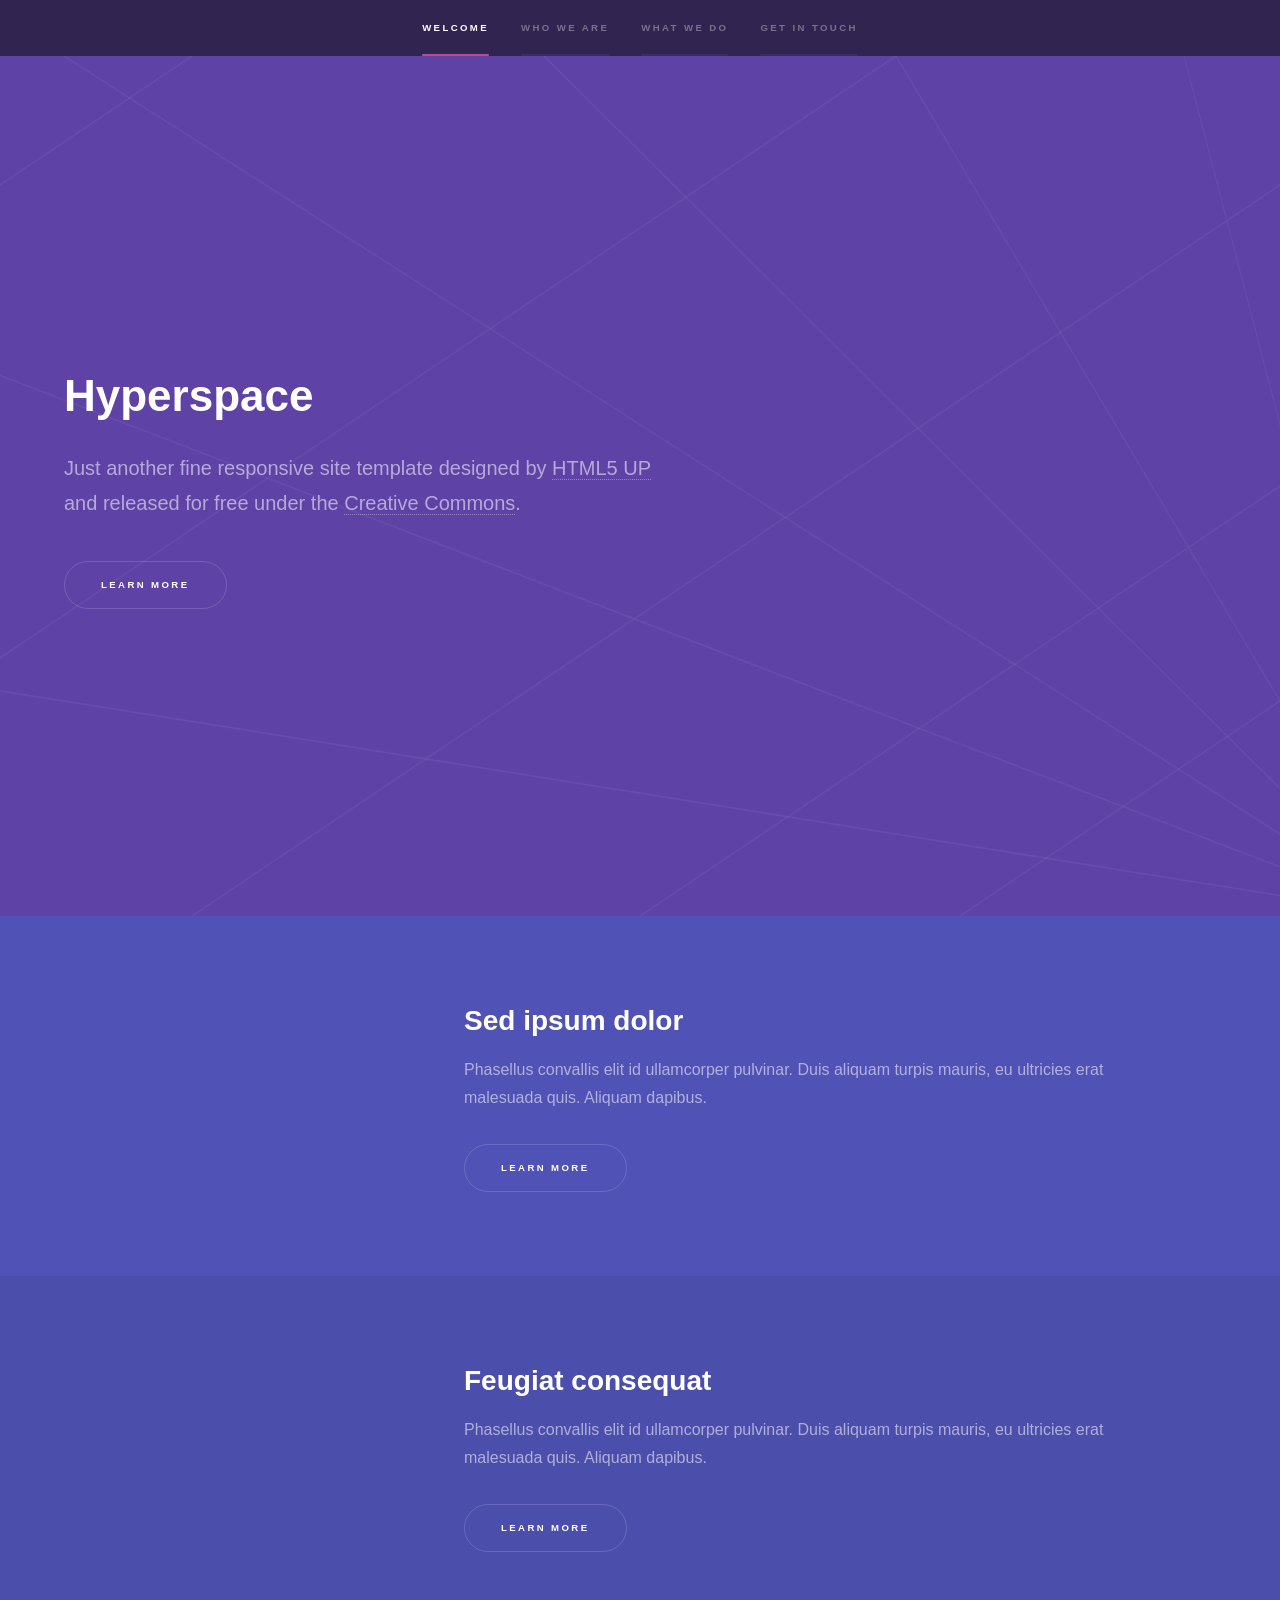
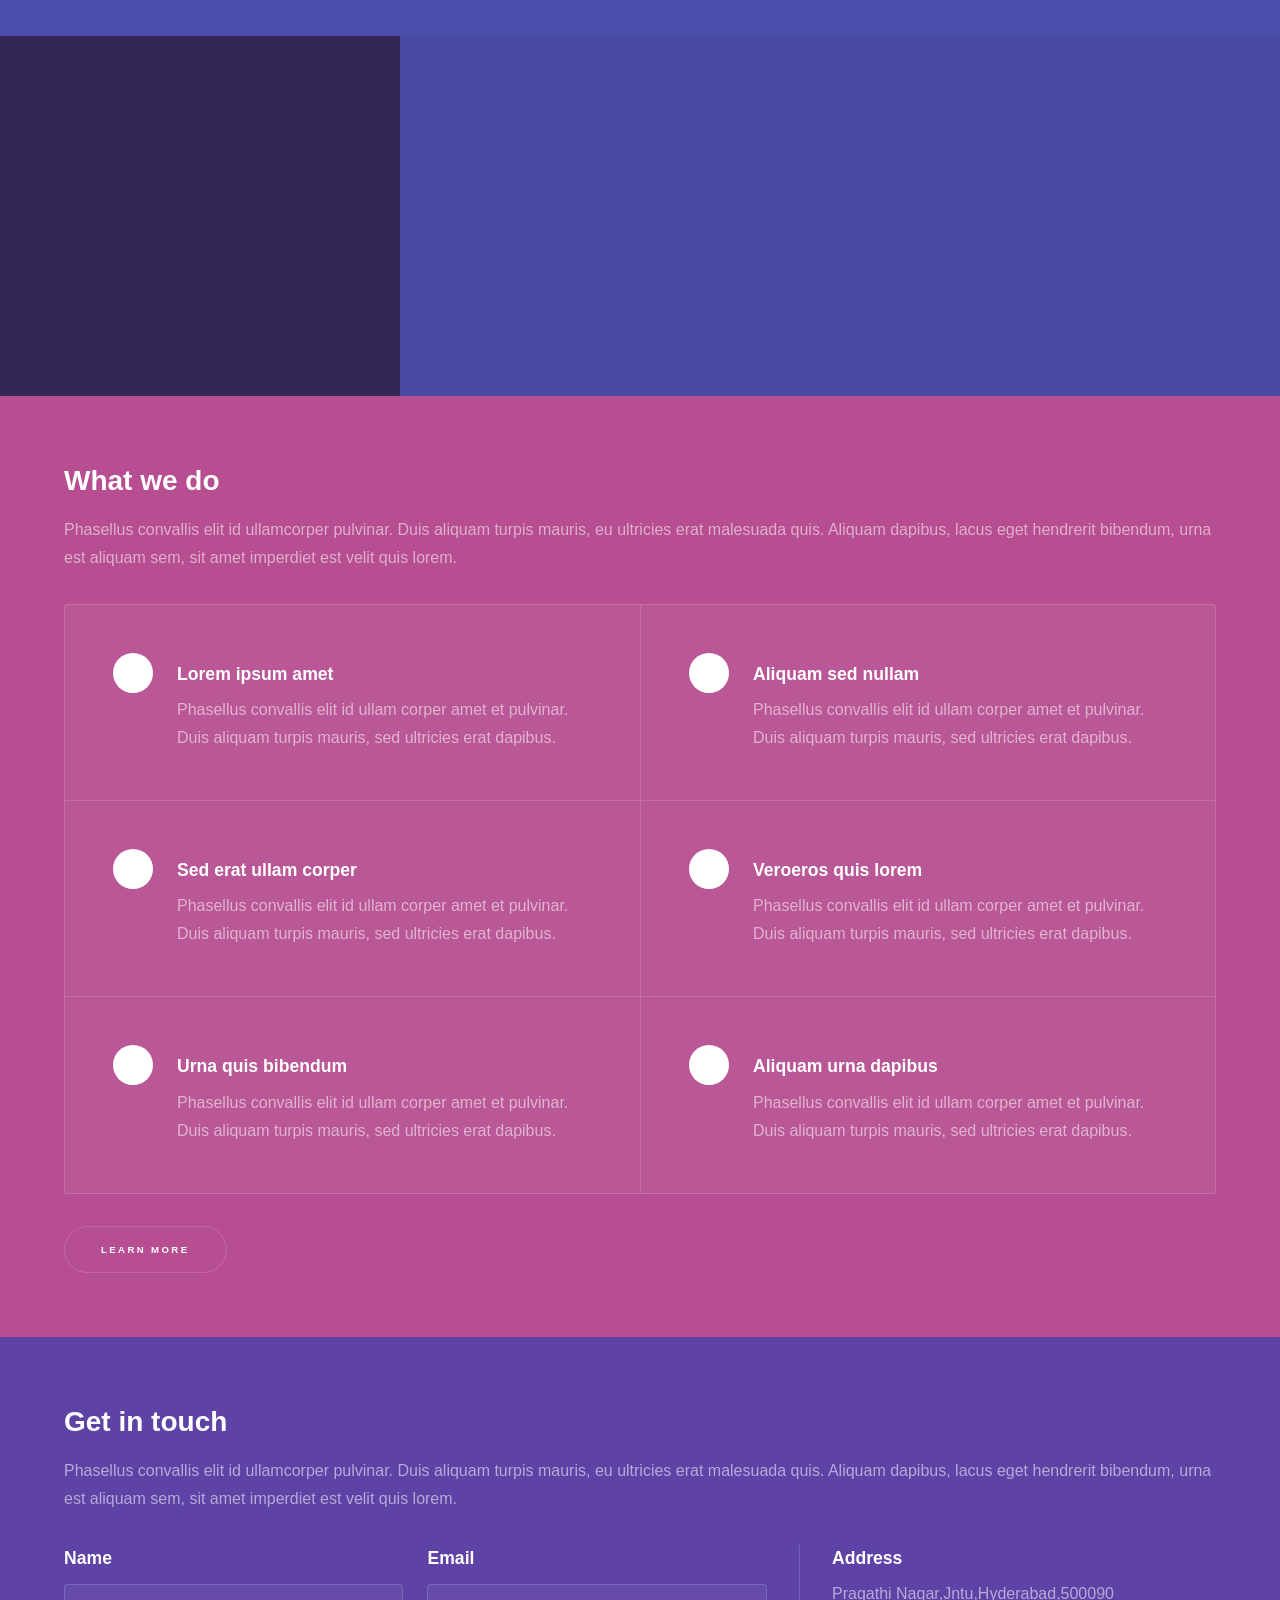
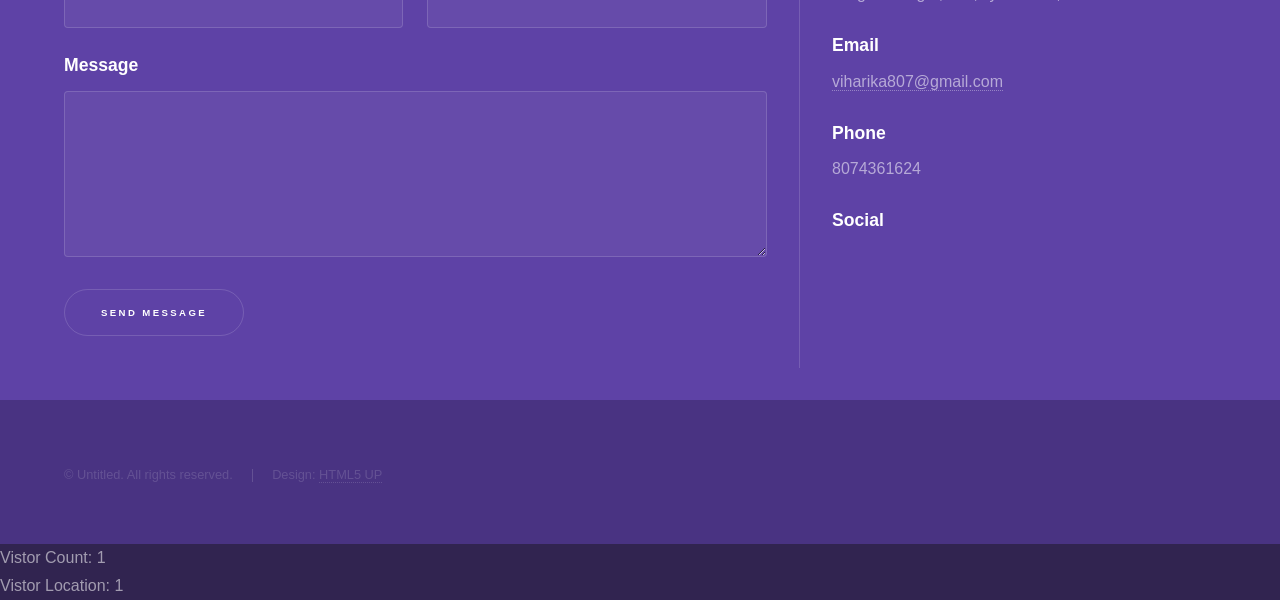
==== index.html @ 0eff35fe "Updated" ====
<!DOCTYPE HTML>
<!--
	Hyperspace by HTML5 UP
	html5up.net | @ajlkn
	Free for personal and commercial use under the CCA 3.0 license (html5up.net/license)
-->
<html>
	<head>
		<title>Hyperspace by HTML5 UP</title>
		<meta charset="utf-8" />
		<meta name="viewport" content="width=device-width, initial-scale=1, user-scalable=no" />
		<link rel="stylesheet" href="assets/css/main.css" />
		<noscript><link rel="stylesheet" href="assets/css/noscript.css" /></noscript>
	</head>
	<body class="is-preload">

		<!-- Sidebar -->
			<section id="sidebar">
				<div class="inner">
					<nav>
						<ul>
							<li><a href="#intro">Welcome</a></li>
							<li><a href="#one">Who we are</a></li>
							<li><a href="#two">What we do</a></li>
							<li><a href="#three">Get in touch</a></li>
						</ul>
					</nav>
				</div>
			</section>

		<!-- Wrapper -->
			<div id="wrapper">

				<!-- Intro -->
					<section id="intro" class="wrapper style1 fullscreen fade-up">
						<div class="inner">
							<h1>Hyperspace</h1>
							<p>Just another fine responsive site template designed by <a href="http://html5up.net">HTML5 UP</a><br />
							and released for free under the <a href="http://html5up.net/license">Creative Commons</a>.</p>
							<ul class="actions">
								<li><a href="#one" class="button scrolly">Learn more</a></li>
							</ul>
						</div>
					</section>

				<!-- One -->
					<section id="one" class="wrapper style2 spotlights">
						<section>
							<a href="#" class="image"><img src="images/pic01.jpg" alt="" data-position="center center" /></a>
							<div class="content">
								<div class="inner">
									<h2>Sed ipsum dolor</h2>
									<p>Phasellus convallis elit id ullamcorper pulvinar. Duis aliquam turpis mauris, eu ultricies erat malesuada quis. Aliquam dapibus.</p>
									<ul class="actions">
										<li><a href="generic.html" class="button">Learn more</a></li>
									</ul>
								</div>
							</div>
						</section>
						<section>
							<a href="#" class="image"><img src="images/pic02.jpg" alt="" data-position="top center" /></a>
							<div class="content">
								<div class="inner">
									<h2>Feugiat consequat</h2>
									<p>Phasellus convallis elit id ullamcorper pulvinar. Duis aliquam turpis mauris, eu ultricies erat malesuada quis. Aliquam dapibus.</p>
									<ul class="actions">
										<li><a href="generic.html" class="button">Learn more</a></li>
									</ul>
								</div>
							</div>
						</section>
						<section>
							<a href="#" class="image"><img src="images/pic03.jpg" alt="" data-position="25% 25%" /></a>
							<div class="content">
								<div class="inner">
									<h2>Ultricies aliquam</h2>
									<p>Phasellus convallis elit id ullamcorper pulvinar. Duis aliquam turpis mauris, eu ultricies erat malesuada quis. Aliquam dapibus.</p>
									<ul class="actions">
										<li><a href="generic.html" class="button">Learn more</a></li>
									</ul>
								</div>
							</div>
						</section>
					</section>

				<!-- Two -->
					<section id="two" class="wrapper style3 fade-up">
						<div class="inner">
							<h2>What we do</h2>
							<p>Phasellus convallis elit id ullamcorper pulvinar. Duis aliquam turpis mauris, eu ultricies erat malesuada quis. Aliquam dapibus, lacus eget hendrerit bibendum, urna est aliquam sem, sit amet imperdiet est velit quis lorem.</p>
							<div class="features">
								<section>
									<span class="icon solid major fa-code"></span>
									<h3>Lorem ipsum amet</h3>
									<p>Phasellus convallis elit id ullam corper amet et pulvinar. Duis aliquam turpis mauris, sed ultricies erat dapibus.</p>
								</section>
								<section>
									<span class="icon solid major fa-lock"></span>
									<h3>Aliquam sed nullam</h3>
									<p>Phasellus convallis elit id ullam corper amet et pulvinar. Duis aliquam turpis mauris, sed ultricies erat dapibus.</p>
								</section>
								<section>
									<span class="icon solid major fa-cog"></span>
									<h3>Sed erat ullam corper</h3>
									<p>Phasellus convallis elit id ullam corper amet et pulvinar. Duis aliquam turpis mauris, sed ultricies erat dapibus.</p>
								</section>
								<section>
									<span class="icon solid major fa-desktop"></span>
									<h3>Veroeros quis lorem</h3>
									<p>Phasellus convallis elit id ullam corper amet et pulvinar. Duis aliquam turpis mauris, sed ultricies erat dapibus.</p>
								</section>
								<section>
									<span class="icon solid major fa-link"></span>
									<h3>Urna quis bibendum</h3>
									<p>Phasellus convallis elit id ullam corper amet et pulvinar. Duis aliquam turpis mauris, sed ultricies erat dapibus.</p>
								</section>
								<section>
									<span class="icon major fa-gem"></span>
									<h3>Aliquam urna dapibus</h3>
									<p>Phasellus convallis elit id ullam corper amet et pulvinar. Duis aliquam turpis mauris, sed ultricies erat dapibus.</p>
								</section>
							</div>
							<ul class="actions">
								<li><a href="generic.html" class="button">Learn more</a></li>
							</ul>
						</div>
					</section>

				<!-- Three -->
					<section id="three" class="wrapper style1 fade-up">
						<div class="inner">
							<h2>Get in touch</h2>
							<p>Phasellus convallis elit id ullamcorper pulvinar. Duis aliquam turpis mauris, eu ultricies erat malesuada quis. Aliquam dapibus, lacus eget hendrerit bibendum, urna est aliquam sem, sit amet imperdiet est velit quis lorem.</p>
							<div class="split style1">
								<section>
									<form method="post" action="#">
										<div class="fields">
											<div class="field half">
												<label for="name">Name</label>
												<input type="text" name="name" id="name" />
											</div>
											<div class="field half">
												<label for="email">Email</label>
												<input type="text" name="email" id="email" />
											</div>
											<div class="field">
												<label for="message">Message</label>
												<textarea name="message" id="message" rows="5"></textarea>
											</div>
										</div>
										<ul class="actions">
											<li><a href="" class="button submit">Send Message</a></li>
										</ul>
									</form>
								</section>
								<section>
									<ul class="contact">
										<li>
											<h3>Address</h3>
											<span>Pragathi Nagar,Jntu,Hyderabad,500090</span>
										</li>
										<li>
											<h3>Email</h3>
											<a href="#">viharika807@gmail.com</a>
										</li>
										<li>
											<h3>Phone</h3>
											<span>8074361624</span>
										</li>
										<li>
											<h3>Social</h3>
											<ul class="icons">
												<li><a href="#" class="icon brands fa-twitter"><span class="label">Twitter</span></a></li>
												<li><a href="#" class="icon brands fa-facebook-f"><span class="label">Facebook</span></a></li>
												<li><a href="#" class="icon brands fa-github"><span class="label">GitHub</span></a></li>
												<li><a href="#" class="icon brands fa-instagram"><span class="label">Instagram</span></a></li>
												<li><a href="#" class="icon brands fa-linkedin-in"><span class="label">LinkedIn</span></a></li>
											</ul>
										</li>
									</ul>
								</section>
							</div>
						</div>
					</section>

			</div>

		<!-- Footer -->
			<footer id="footer" class="wrapper style1-alt">
				<div class="inner">
					<ul class="menu">
						<li>&copy; Untitled. All rights reserved.</li><li>Design: <a href="http://html5up.net">HTML5 UP</a></li>
					</ul>
				</div>
			</footer>
			<div id="counter">
				<style>
					#counter {
					 width: 150px;
					 height: 20px;
					 background-color: #fff;
					 border-radius: 10px;
					 box-shadow: 0 0 10px rgba(0, 0, 0, 0.2);
					 display: flex;
					 flex-direction: column;
					 justify-content: center;
					 align-items: center;
					 padding: 20px;
					 font-family: 'Gill Sans', 'Gill Sans MT', Calibri, 'Trebuchet MS', sans-serif;
					 transition: 0.5s;
			   }
			 </style>
			</div>
			

			<div id="locationn">
				<style>
					#location {
					 width: 150px;
					 height: 20px;
					 background-color: #fff;
					 border-radius: 10px;
					 box-shadow: 0 0 10px rgba(0, 0, 0, 0.2);
					 display: flex;
					 flex-direction: column;
					 justify-content: center;
					 align-items: center;
					 padding: 20px;
					 font-family: 'Gill Sans', 'Gill Sans MT', Calibri, 'Trebuchet MS', sans-serif;
					 transition: 0.5s;
			   }
			  </style>
			</div>

			
 
		

		<!-- Scripts -->
			<script src="assets/js/jquery.min.js"></script>
			<script src="assets/js/jquery.scrollex.min.js"></script>
			<script src="assets/js/jquery.scrolly.min.js"></script>
			<script src="assets/js/browser.min.js"></script>
			<script src="assets/js/breakpoints.min.js"></script>
			<script src="assets/js/util.js"></script>
			<script src="assets/js/main.js"></script>
			<script src="counter.js"></script>

			
	</body>
</html>
---- assets/css/main.css ----
@import url(fontawesome-all.min.css);

/*
	Hyperspace by HTML5 UP
	html5up.net | @ajlkn
	Free for personal and commercial use under the CCA 3.0 license (html5up.net/license)
*/

html, body, div, span, applet, object,
iframe, h1, h2, h3, h4, h5, h6, p, blockquote,
pre, a, abbr, acronym, address, big, cite,
code, del, dfn, em, img, ins, kbd, q, s, samp,
small, strike, strong, sub, sup, tt, var, b,
u, i, center, dl, dt, dd, ol, ul, li, fieldset,
form, label, legend, table, caption, tbody,
tfoot, thead, tr, th, td, article, aside,
canvas, details, embed, figure, figcaption,
footer, header, hgroup, menu, nav, output, ruby,
section, summary, time, mark, audio, video {
	margin: 0;
	padding: 0;
	border: 0;
	font-size: 100%;
	font: inherit;
	vertical-align: baseline;}

article, aside, details, figcaption, figure,
footer, header, hgroup, menu, nav, section {
	display: block;}

body {
	line-height: 1;
}

ol, ul {
	list-style: none;
}

blockquote, q {
	quotes: none;
}

	blockquote:before, blockquote:after, q:before, q:after {
		content: '';
		content: none;
	}

table {
	border-collapse: collapse;
	border-spacing: 0;
}

body {
	-webkit-text-size-adjust: none;
}

mark {
	background-color: transparent;
	color: inherit;
}

input::-moz-focus-inner {
	border: 0;
	padding: 0;
}

input, select, textarea {
	-moz-appearance: none;
	-webkit-appearance: none;
	-ms-appearance: none;
	appearance: none;
}

/* Basic */

	@-ms-viewport {
		width: device-width;
	}

	body {
		-ms-overflow-style: scrollbar;
	}

	@media screen and (max-width: 480px) {

		html, body {
			min-width: 320px;
		}

	}

	html {
		box-sizing: border-box;
	}

	*, *:before, *:after {
		box-sizing: inherit;
	}

	body {
		background: #312450;
	}

		body.is-preload *, body.is-preload *:before, body.is-preload *:after {
			-moz-animation: none !important;
			-webkit-animation: none !important;
			-ms-animation: none !important;
			animation: none !important;
			-moz-transition: none !important;
			-webkit-transition: none !important;
			-ms-transition: none !important;
			transition: none !important;
		}

/* Type */

	body, input, select, textarea {
		color: rgba(255, 255, 255, 0.55);
		font-family: Arial, Helvetica, sans-serif;
		font-size: 16.5pt;
		font-weight: normal;
		line-height: 1.75;
	}

		@media screen and (max-width: 1680px) {

			body, input, select, textarea {
				font-size: 13pt;
			}

		}

		@media screen and (max-width: 1280px) {

			body, input, select, textarea {
				font-size: 12pt;
			}

		}

		@media screen and (max-width: 360px) {

			body, input, select, textarea {
				font-size: 11pt;
			}

		}

	a {
		-moz-transition: color 0.2s ease, border-bottom-color 0.2s ease;
		-webkit-transition: color 0.2s ease, border-bottom-color 0.2s ease;
		-ms-transition: color 0.2s ease, border-bottom-color 0.2s ease;
		transition: color 0.2s ease, border-bottom-color 0.2s ease;
		border-bottom: dotted 1px rgba(255, 255, 255, 0.35);
		color: inherit;
		text-decoration: none;
	}

		a:hover {
			border-bottom-color: transparent;
			color: #ffffff;
		}

	strong, b {
		color: #ffffff;
		font-weight: bold;
	}

	em, i {
		font-style: italic;
	}

	p {
		margin: 0 0 2em 0;
	}

	h1, h2, h3, h4, h5, h6 {
		color: #ffffff;
		font-weight: bold;
		line-height: 1.5;
		margin: 0 0 0.5em 0;
	}

		h1 a, h2 a, h3 a, h4 a, h5 a, h6 a {
			color: inherit;
			text-decoration: none;
		}

	h1 {
		font-size: 2.75em;
	}

		h1.major {
			margin: 0 0 1.3em 0;
			position: relative;
			padding-bottom: 0.35em;
		}

			h1.major:after {
				background-image: -moz-linear-gradient(to right, #5e42a6, #b74e91);
				background-image: -webkit-linear-gradient(to right, #5e42a6, #b74e91);
				background-image: -ms-linear-gradient(to right, #5e42a6, #b74e91);
				background-image: linear-gradient(to right, #5e42a6, #b74e91);
				-moz-transition: max-width 0.2s ease;
				-webkit-transition: max-width 0.2s ease;
				-ms-transition: max-width 0.2s ease;
				transition: max-width 0.2s ease;
				border-radius: 0.2em;
				bottom: 0;
				content: '';
				height: 0.05em;
				position: absolute;
				right: 0;
				width: 100%;
			}

	h2 {
		font-size: 1.75em;
	}

	h3 {
		font-size: 1.1em;
	}

	h4 {
		font-size: 1em;
	}

	h5 {
		font-size: 0.8em;
	}

	h6 {
		font-size: 0.6em;
	}

	@media screen and (max-width: 736px) {

		h1 {
			font-size: 2em;
		}

		h2 {
			font-size: 1.25em;
		}

		h3 {
			font-size: 1em;
		}

		h4 {
			font-size: 0.8em;
		}

		h5 {
			font-size: 0.6em;
		}

		h6 {
			font-size: 0.6em;
		}

	}

	sub {
		font-size: 0.8em;
		position: relative;
		top: 0.5em;
	}

	sup {
		font-size: 0.8em;
		position: relative;
		top: -0.5em;
	}

	blockquote {
		border-left: solid 4px rgba(255, 255, 255, 0.15);
		font-style: italic;
		margin: 0 0 2em 0;
		padding: 0.5em 0 0.5em 2em;
	}

	code {
		background: rgba(255, 255, 255, 0.05);
		border-radius: 0.25em;
		border: solid 1px rgba(255, 255, 255, 0.15);
		font-family: "Courier New", monospace;
		font-size: 0.9em;
		margin: 0 0.25em;
		padding: 0.25em 0.65em;
	}

	pre {
		-webkit-overflow-scrolling: touch;
		font-family: "Courier New", monospace;
		font-size: 0.9em;
		margin: 0 0 2em 0;
	}

		pre code {
			display: block;
			line-height: 1.75em;
			padding: 1em 1.5em;
			overflow-x: auto;
		}

	hr {
		border: 0;
		border-bottom: solid 1px rgba(255, 255, 255, 0.15);
		margin: 2em 0;
	}

		hr.major {
			margin: 3em 0;
		}

	.align-left {
		text-align: left;
	}

	.align-center {
		text-align: center;
	}

	.align-right {
		text-align: right;
	}

/* Row */

	.row {
		display: flex;
		flex-wrap: wrap;
		box-sizing: border-box;
		align-items: stretch;
	}

		.row > * {
			box-sizing: border-box;
		}

		.row.gtr-uniform > * > :last-child {
			margin-bottom: 0;
		}

		.row.aln-left {
			justify-content: flex-start;
		}

		.row.aln-center {
			justify-content: center;
		}

		.row.aln-right {
			justify-content: flex-end;
		}

		.row.aln-top {
			align-items: flex-start;
		}

		.row.aln-middle {
			align-items: center;
		}

		.row.aln-bottom {
			align-items: flex-end;
		}

		.row > .imp {
			order: -1;
		}

		.row > .col-1 {
			width: 8.33333%;
		}

		.row > .off-1 {
			margin-left: 8.33333%;
		}

		.row > .col-2 {
			width: 16.66667%;
		}

		.row > .off-2 {
			margin-left: 16.66667%;
		}

		.row > .col-3 {
			width: 25%;
		}

		.row > .off-3 {
			margin-left: 25%;
		}

		.row > .col-4 {
			width: 33.33333%;
		}

		.row > .off-4 {
			margin-left: 33.33333%;
		}

		.row > .col-5 {
			width: 41.66667%;
		}

		.row > .off-5 {
			margin-left: 41.66667%;
		}

		.row > .col-6 {
			width: 50%;
		}

		.row > .off-6 {
			margin-left: 50%;
		}

		.row > .col-7 {
			width: 58.33333%;
		}

		.row > .off-7 {
			margin-left: 58.33333%;
		}

		.row > .col-8 {
			width: 66.66667%;
		}

		.row > .off-8 {
			margin-left: 66.66667%;
		}

		.row > .col-9 {
			width: 75%;
		}

		.row > .off-9 {
			margin-left: 75%;
		}

		.row > .col-10 {
			width: 83.33333%;
		}

		.row > .off-10 {
			margin-left: 83.33333%;
		}

		.row > .col-11 {
			width: 91.66667%;
		}

		.row > .off-11 {
			margin-left: 91.66667%;
		}

		.row > .col-12 {
			width: 100%;
		}

		.row > .off-12 {
			margin-left: 100%;
		}

		.row.gtr-0 {
			margin-top: 0;
			margin-left: 0em;
		}

			.row.gtr-0 > * {
				padding: 0 0 0 0em;
			}

			.row.gtr-0.gtr-uniform {
				margin-top: 0em;
			}

				.row.gtr-0.gtr-uniform > * {
					padding-top: 0em;
				}

		.row.gtr-25 {
			margin-top: 0;
			margin-left: -0.375em;
		}

			.row.gtr-25 > * {
				padding: 0 0 0 0.375em;
			}

			.row.gtr-25.gtr-uniform {
				margin-top: -0.375em;
			}

				.row.gtr-25.gtr-uniform > * {
					padding-top: 0.375em;
				}

		.row.gtr-50 {
			margin-top: 0;
			margin-left: -0.75em;
		}

			.row.gtr-50 > * {
				padding: 0 0 0 0.75em;
			}

			.row.gtr-50.gtr-uniform {
				margin-top: -0.75em;
			}

				.row.gtr-50.gtr-uniform > * {
					padding-top: 0.75em;
				}

		.row {
			margin-top: 0;
			margin-left: -1.5em;
		}

			.row > * {
				padding: 0 0 0 1.5em;
			}

			.row.gtr-uniform {
				margin-top: -1.5em;
			}

				.row.gtr-uniform > * {
					padding-top: 1.5em;
				}

		.row.gtr-150 {
			margin-top: 0;
			margin-left: -2.25em;
		}

			.row.gtr-150 > * {
				padding: 0 0 0 2.25em;
			}

			.row.gtr-150.gtr-uniform {
				margin-top: -2.25em;
			}

				.row.gtr-150.gtr-uniform > * {
					padding-top: 2.25em;
				}

		.row.gtr-200 {
			margin-top: 0;
			margin-left: -3em;
		}

			.row.gtr-200 > * {
				padding: 0 0 0 3em;
			}

			.row.gtr-200.gtr-uniform {
				margin-top: -3em;
			}

				.row.gtr-200.gtr-uniform > * {
					padding-top: 3em;
				}

		@media screen and (max-width: 1680px) {

			.row {
				display: flex;
				flex-wrap: wrap;
				box-sizing: border-box;
				align-items: stretch;
			}

				.row > * {
					box-sizing: border-box;
				}

				.row.gtr-uniform > * > :last-child {
					margin-bottom: 0;
				}

				.row.aln-left {
					justify-content: flex-start;
				}

				.row.aln-center {
					justify-content: center;
				}

				.row.aln-right {
					justify-content: flex-end;
				}

				.row.aln-top {
					align-items: flex-start;
				}

				.row.aln-middle {
					align-items: center;
				}

				.row.aln-bottom {
					align-items: flex-end;
				}

				.row > .imp-xlarge {
					order: -1;
				}

				.row > .col-1-xlarge {
					width: 8.33333%;
				}

				.row > .off-1-xlarge {
					margin-left: 8.33333%;
				}

				.row > .col-2-xlarge {
					width: 16.66667%;
				}

				.row > .off-2-xlarge {
					margin-left: 16.66667%;
				}

				.row > .col-3-xlarge {
					width: 25%;
				}

				.row > .off-3-xlarge {
					margin-left: 25%;
				}

				.row > .col-4-xlarge {
					width: 33.33333%;
				}

				.row > .off-4-xlarge {
					margin-left: 33.33333%;
				}

				.row > .col-5-xlarge {
					width: 41.66667%;
				}

				.row > .off-5-xlarge {
					margin-left: 41.66667%;
				}

				.row > .col-6-xlarge {
					width: 50%;
				}

				.row > .off-6-xlarge {
					margin-left: 50%;
				}

				.row > .col-7-xlarge {
					width: 58.33333%;
				}

				.row > .off-7-xlarge {
					margin-left: 58.33333%;
				}

				.row > .col-8-xlarge {
					width: 66.66667%;
				}

				.row > .off-8-xlarge {
					margin-left: 66.66667%;
				}

				.row > .col-9-xlarge {
					width: 75%;
				}

				.row > .off-9-xlarge {
					margin-left: 75%;
				}

				.row > .col-10-xlarge {
					width: 83.33333%;
				}

				.row > .off-10-xlarge {
					margin-left: 83.33333%;
				}

				.row > .col-11-xlarge {
					width: 91.66667%;
				}

				.row > .off-11-xlarge {
					margin-left: 91.66667%;
				}

				.row > .col-12-xlarge {
					width: 100%;
				}

				.row > .off-12-xlarge {
					margin-left: 100%;
				}

				.row.gtr-0 {
					margin-top: 0;
					margin-left: 0em;
				}

					.row.gtr-0 > * {
						padding: 0 0 0 0em;
					}

					.row.gtr-0.gtr-uniform {
						margin-top: 0em;
					}

						.row.gtr-0.gtr-uniform > * {
							padding-top: 0em;
						}

				.row.gtr-25 {
					margin-top: 0;
					margin-left: -0.375em;
				}

					.row.gtr-25 > * {
						padding: 0 0 0 0.375em;
					}

					.row.gtr-25.gtr-uniform {
						margin-top: -0.375em;
					}

						.row.gtr-25.gtr-uniform > * {
							padding-top: 0.375em;
						}

				.row.gtr-50 {
					margin-top: 0;
					margin-left: -0.75em;
				}

					.row.gtr-50 > * {
						padding: 0 0 0 0.75em;
					}

					.row.gtr-50.gtr-uniform {
						margin-top: -0.75em;
					}

						.row.gtr-50.gtr-uniform > * {
							padding-top: 0.75em;
						}

				.row {
					margin-top: 0;
					margin-left: -1.5em;
				}

					.row > * {
						padding: 0 0 0 1.5em;
					}

					.row.gtr-uniform {
						margin-top: -1.5em;
					}

						.row.gtr-uniform > * {
							padding-top: 1.5em;
						}

				.row.gtr-150 {
					margin-top: 0;
					margin-left: -2.25em;
				}

					.row.gtr-150 > * {
						padding: 0 0 0 2.25em;
					}

					.row.gtr-150.gtr-uniform {
						margin-top: -2.25em;
					}

						.row.gtr-150.gtr-uniform > * {
							padding-top: 2.25em;
						}

				.row.gtr-200 {
					margin-top: 0;
					margin-left: -3em;
				}

					.row.gtr-200 > * {
						padding: 0 0 0 3em;
					}

					.row.gtr-200.gtr-uniform {
						margin-top: -3em;
					}

						.row.gtr-200.gtr-uniform > * {
							padding-top: 3em;
						}

		}

		@media screen and (max-width: 1280px) {

			.row {
				display: flex;
				flex-wrap: wrap;
				box-sizing: border-box;
				align-items: stretch;
			}

				.row > * {
					box-sizing: border-box;
				}

				.row.gtr-uniform > * > :last-child {
					margin-bottom: 0;
				}

				.row.aln-left {
					justify-content: flex-start;
				}

				.row.aln-center {
					justify-content: center;
				}

				.row.aln-right {
					justify-content: flex-end;
				}

				.row.aln-top {
					align-items: flex-start;
				}

				.row.aln-middle {
					align-items: center;
				}

				.row.aln-bottom {
					align-items: flex-end;
				}

				.row > .imp-large {
					order: -1;
				}

				.row > .col-1-large {
					width: 8.33333%;
				}

				.row > .off-1-large {
					margin-left: 8.33333%;
				}

				.row > .col-2-large {
					width: 16.66667%;
				}

				.row > .off-2-large {
					margin-left: 16.66667%;
				}

				.row > .col-3-large {
					width: 25%;
				}

				.row > .off-3-large {
					margin-left: 25%;
				}

				.row > .col-4-large {
					width: 33.33333%;
				}

				.row > .off-4-large {
					margin-left: 33.33333%;
				}

				.row > .col-5-large {
					width: 41.66667%;
				}

				.row > .off-5-large {
					margin-left: 41.66667%;
				}

				.row > .col-6-large {
					width: 50%;
				}

				.row > .off-6-large {
					margin-left: 50%;
				}

				.row > .col-7-large {
					width: 58.33333%;
				}

				.row > .off-7-large {
					margin-left: 58.33333%;
				}

				.row > .col-8-large {
					width: 66.66667%;
				}

				.row > .off-8-large {
					margin-left: 66.66667%;
				}

				.row > .col-9-large {
					width: 75%;
				}

				.row > .off-9-large {
					margin-left: 75%;
				}

				.row > .col-10-large {
					width: 83.33333%;
				}

				.row > .off-10-large {
					margin-left: 83.33333%;
				}

				.row > .col-11-large {
					width: 91.66667%;
				}

				.row > .off-11-large {
					margin-left: 91.66667%;
				}

				.row > .col-12-large {
					width: 100%;
				}

				.row > .off-12-large {
					margin-left: 100%;
				}

				.row.gtr-0 {
					margin-top: 0;
					margin-left: 0em;
				}

					.row.gtr-0 > * {
						padding: 0 0 0 0em;
					}

					.row.gtr-0.gtr-uniform {
						margin-top: 0em;
					}

						.row.gtr-0.gtr-uniform > * {
							padding-top: 0em;
						}

				.row.gtr-25 {
					margin-top: 0;
					margin-left: -0.375em;
				}

					.row.gtr-25 > * {
						padding: 0 0 0 0.375em;
					}

					.row.gtr-25.gtr-uniform {
						margin-top: -0.375em;
					}

						.row.gtr-25.gtr-uniform > * {
							padding-top: 0.375em;
						}

				.row.gtr-50 {
					margin-top: 0;
					margin-left: -0.75em;
				}

					.row.gtr-50 > * {
						padding: 0 0 0 0.75em;
					}

					.row.gtr-50.gtr-uniform {
						margin-top: -0.75em;
					}

						.row.gtr-50.gtr-uniform > * {
							padding-top: 0.75em;
						}

				.row {
					margin-top: 0;
					margin-left: -1.5em;
				}

					.row > * {
						padding: 0 0 0 1.5em;
					}

					.row.gtr-uniform {
						margin-top: -1.5em;
					}

						.row.gtr-uniform > * {
							padding-top: 1.5em;
						}

				.row.gtr-150 {
					margin-top: 0;
					margin-left: -2.25em;
				}

					.row.gtr-150 > * {
						padding: 0 0 0 2.25em;
					}

					.row.gtr-150.gtr-uniform {
						margin-top: -2.25em;
					}

						.row.gtr-150.gtr-uniform > * {
							padding-top: 2.25em;
						}

				.row.gtr-200 {
					margin-top: 0;
					margin-left: -3em;
				}

					.row.gtr-200 > * {
						padding: 0 0 0 3em;
					}

					.row.gtr-200.gtr-uniform {
						margin-top: -3em;
					}

						.row.gtr-200.gtr-uniform > * {
							padding-top: 3em;
						}

		}

		@media screen and (max-width: 980px) {

			.row {
				display: flex;
				flex-wrap: wrap;
				box-sizing: border-box;
				align-items: stretch;
			}

				.row > * {
					box-sizing: border-box;
				}

				.row.gtr-uniform > * > :last-child {
					margin-bottom: 0;
				}

				.row.aln-left {
					justify-content: flex-start;
				}

				.row.aln-center {
					justify-content: center;
				}

				.row.aln-right {
					justify-content: flex-end;
				}

				.row.aln-top {
					align-items: flex-start;
				}

				.row.aln-middle {
					align-items: center;
				}

				.row.aln-bottom {
					align-items: flex-end;
				}

				.row > .imp-medium {
					order: -1;
				}

				.row > .col-1-medium {
					width: 8.33333%;
				}

				.row > .off-1-medium {
					margin-left: 8.33333%;
				}

				.row > .col-2-medium {
					width: 16.66667%;
				}

				.row > .off-2-medium {
					margin-left: 16.66667%;
				}

				.row > .col-3-medium {
					width: 25%;
				}

				.row > .off-3-medium {
					margin-left: 25%;
				}

				.row > .col-4-medium {
					width: 33.33333%;
				}

				.row > .off-4-medium {
					margin-left: 33.33333%;
				}

				.row > .col-5-medium {
					width: 41.66667%;
				}

				.row > .off-5-medium {
					margin-left: 41.66667%;
				}

				.row > .col-6-medium {
					width: 50%;
				}

				.row > .off-6-medium {
					margin-left: 50%;
				}

				.row > .col-7-medium {
					width: 58.33333%;
				}

				.row > .off-7-medium {
					margin-left: 58.33333%;
				}

				.row > .col-8-medium {
					width: 66.66667%;
				}

				.row > .off-8-medium {
					margin-left: 66.66667%;
				}

				.row > .col-9-medium {
					width: 75%;
				}

				.row > .off-9-medium {
					margin-left: 75%;
				}

				.row > .col-10-medium {
					width: 83.33333%;
				}

				.row > .off-10-medium {
					margin-left: 83.33333%;
				}

				.row > .col-11-medium {
					width: 91.66667%;
				}

				.row > .off-11-medium {
					margin-left: 91.66667%;
				}

				.row > .col-12-medium {
					width: 100%;
				}

				.row > .off-12-medium {
					margin-left: 100%;
				}

				.row.gtr-0 {
					margin-top: 0;
					margin-left: 0em;
				}

					.row.gtr-0 > * {
						padding: 0 0 0 0em;
					}

					.row.gtr-0.gtr-uniform {
						margin-top: 0em;
					}

						.row.gtr-0.gtr-uniform > * {
							padding-top: 0em;
						}

				.row.gtr-25 {
					margin-top: 0;
					margin-left: -0.375em;
				}

					.row.gtr-25 > * {
						padding: 0 0 0 0.375em;
					}

					.row.gtr-25.gtr-uniform {
						margin-top: -0.375em;
					}

						.row.gtr-25.gtr-uniform > * {
							padding-top: 0.375em;
						}

				.row.gtr-50 {
					margin-top: 0;
					margin-left: -0.75em;
				}

					.row.gtr-50 > * {
						padding: 0 0 0 0.75em;
					}

					.row.gtr-50.gtr-uniform {
						margin-top: -0.75em;
					}

						.row.gtr-50.gtr-uniform > * {
							padding-top: 0.75em;
						}

				.row {
					margin-top: 0;
					margin-left: -1.5em;
				}

					.row > * {
						padding: 0 0 0 1.5em;
					}

					.row.gtr-uniform {
						margin-top: -1.5em;
					}

						.row.gtr-uniform > * {
							padding-top: 1.5em;
						}

				.row.gtr-150 {
					margin-top: 0;
					margin-left: -2.25em;
				}

					.row.gtr-150 > * {
						padding: 0 0 0 2.25em;
					}

					.row.gtr-150.gtr-uniform {
						margin-top: -2.25em;
					}

						.row.gtr-150.gtr-uniform > * {
							padding-top: 2.25em;
						}

				.row.gtr-200 {
					margin-top: 0;
					margin-left: -3em;
				}

					.row.gtr-200 > * {
						padding: 0 0 0 3em;
					}

					.row.gtr-200.gtr-uniform {
						margin-top: -3em;
					}

						.row.gtr-200.gtr-uniform > * {
							padding-top: 3em;
						}

		}

		@media screen and (max-width: 736px) {

			.row {
				display: flex;
				flex-wrap: wrap;
				box-sizing: border-box;
				align-items: stretch;
			}

				.row > * {
					box-sizing: border-box;
				}

				.row.gtr-uniform > * > :last-child {
					margin-bottom: 0;
				}

				.row.aln-left {
					justify-content: flex-start;
				}

				.row.aln-center {
					justify-content: center;
				}

				.row.aln-right {
					justify-content: flex-end;
				}

				.row.aln-top {
					align-items: flex-start;
				}

				.row.aln-middle {
					align-items: center;
				}

				.row.aln-bottom {
					align-items: flex-end;
				}

				.row > .imp-small {
					order: -1;
				}

				.row > .col-1-small {
					width: 8.33333%;
				}

				.row > .off-1-small {
					margin-left: 8.33333%;
				}

				.row > .col-2-small {
					width: 16.66667%;
				}

				.row > .off-2-small {
					margin-left: 16.66667%;
				}

				.row > .col-3-small {
					width: 25%;
				}

				.row > .off-3-small {
					margin-left: 25%;
				}

				.row > .col-4-small {
					width: 33.33333%;
				}

				.row > .off-4-small {
					margin-left: 33.33333%;
				}

				.row > .col-5-small {
					width: 41.66667%;
				}

				.row > .off-5-small {
					margin-left: 41.66667%;
				}

				.row > .col-6-small {
					width: 50%;
				}

				.row > .off-6-small {
					margin-left: 50%;
				}

				.row > .col-7-small {
					width: 58.33333%;
				}

				.row > .off-7-small {
					margin-left: 58.33333%;
				}

				.row > .col-8-small {
					width: 66.66667%;
				}

				.row > .off-8-small {
					margin-left: 66.66667%;
				}

				.row > .col-9-small {
					width: 75%;
				}

				.row > .off-9-small {
					margin-left: 75%;
				}

				.row > .col-10-small {
					width: 83.33333%;
				}

				.row > .off-10-small {
					margin-left: 83.33333%;
				}

				.row > .col-11-small {
					width: 91.66667%;
				}

				.row > .off-11-small {
					margin-left: 91.66667%;
				}

				.row > .col-12-small {
					width: 100%;
				}

				.row > .off-12-small {
					margin-left: 100%;
				}

				.row.gtr-0 {
					margin-top: 0;
					margin-left: 0em;
				}

					.row.gtr-0 > * {
						padding: 0 0 0 0em;
					}

					.row.gtr-0.gtr-uniform {
						margin-top: 0em;
					}

						.row.gtr-0.gtr-uniform > * {
							padding-top: 0em;
						}

				.row.gtr-25 {
					margin-top: 0;
					margin-left: -0.375em;
				}

					.row.gtr-25 > * {
						padding: 0 0 0 0.375em;
					}

					.row.gtr-25.gtr-uniform {
						margin-top: -0.375em;
					}

						.row.gtr-25.gtr-uniform > * {
							padding-top: 0.375em;
						}

				.row.gtr-50 {
					margin-top: 0;
					margin-left: -0.75em;
				}

					.row.gtr-50 > * {
						padding: 0 0 0 0.75em;
					}

					.row.gtr-50.gtr-uniform {
						margin-top: -0.75em;
					}

						.row.gtr-50.gtr-uniform > * {
							padding-top: 0.75em;
						}

				.row {
					margin-top: 0;
					margin-left: -1.5em;
				}

					.row > * {
						padding: 0 0 0 1.5em;
					}

					.row.gtr-uniform {
						margin-top: -1.5em;
					}

						.row.gtr-uniform > * {
							padding-top: 1.5em;
						}

				.row.gtr-150 {
					margin-top: 0;
					margin-left: -2.25em;
				}

					.row.gtr-150 > * {
						padding: 0 0 0 2.25em;
					}

					.row.gtr-150.gtr-uniform {
						margin-top: -2.25em;
					}

						.row.gtr-150.gtr-uniform > * {
							padding-top: 2.25em;
						}

				.row.gtr-200 {
					margin-top: 0;
					margin-left: -3em;
				}

					.row.gtr-200 > * {
						padding: 0 0 0 3em;
					}

					.row.gtr-200.gtr-uniform {
						margin-top: -3em;
					}

						.row.gtr-200.gtr-uniform > * {
							padding-top: 3em;
						}

		}

		@media screen and (max-width: 480px) {

			.row {
				display: flex;
				flex-wrap: wrap;
				box-sizing: border-box;
				align-items: stretch;
			}

				.row > * {
					box-sizing: border-box;
				}

				.row.gtr-uniform > * > :last-child {
					margin-bottom: 0;
				}

				.row.aln-left {
					justify-content: flex-start;
				}

				.row.aln-center {
					justify-content: center;
				}

				.row.aln-right {
					justify-content: flex-end;
				}

				.row.aln-top {
					align-items: flex-start;
				}

				.row.aln-middle {
					align-items: center;
				}

				.row.aln-bottom {
					align-items: flex-end;
				}

				.row > .imp-xsmall {
					order: -1;
				}

				.row > .col-1-xsmall {
					width: 8.33333%;
				}

				.row > .off-1-xsmall {
					margin-left: 8.33333%;
				}

				.row > .col-2-xsmall {
					width: 16.66667%;
				}

				.row > .off-2-xsmall {
					margin-left: 16.66667%;
				}

				.row > .col-3-xsmall {
					width: 25%;
				}

				.row > .off-3-xsmall {
					margin-left: 25%;
				}

				.row > .col-4-xsmall {
					width: 33.33333%;
				}

				.row > .off-4-xsmall {
					margin-left: 33.33333%;
				}

				.row > .col-5-xsmall {
					width: 41.66667%;
				}

				.row > .off-5-xsmall {
					margin-left: 41.66667%;
				}

				.row > .col-6-xsmall {
					width: 50%;
				}

				.row > .off-6-xsmall {
					margin-left: 50%;
				}

				.row > .col-7-xsmall {
					width: 58.33333%;
				}

				.row > .off-7-xsmall {
					margin-left: 58.33333%;
				}

				.row > .col-8-xsmall {
					width: 66.66667%;
				}

				.row > .off-8-xsmall {
					margin-left: 66.66667%;
				}

				.row > .col-9-xsmall {
					width: 75%;
				}

				.row > .off-9-xsmall {
					margin-left: 75%;
				}

				.row > .col-10-xsmall {
					width: 83.33333%;
				}

				.row > .off-10-xsmall {
					margin-left: 83.33333%;
				}

				.row > .col-11-xsmall {
					width: 91.66667%;
				}

				.row > .off-11-xsmall {
					margin-left: 91.66667%;
				}

				.row > .col-12-xsmall {
					width: 100%;
				}

				.row > .off-12-xsmall {
					margin-left: 100%;
				}

				.row.gtr-0 {
					margin-top: 0;
					margin-left: 0em;
				}

					.row.gtr-0 > * {
						padding: 0 0 0 0em;
					}

					.row.gtr-0.gtr-uniform {
						margin-top: 0em;
					}

						.row.gtr-0.gtr-uniform > * {
							padding-top: 0em;
						}

				.row.gtr-25 {
					margin-top: 0;
					margin-left: -0.375em;
				}

					.row.gtr-25 > * {
						padding: 0 0 0 0.375em;
					}

					.row.gtr-25.gtr-uniform {
						margin-top: -0.375em;
					}

						.row.gtr-25.gtr-uniform > * {
							padding-top: 0.375em;
						}

				.row.gtr-50 {
					margin-top: 0;
					margin-left: -0.75em;
				}

					.row.gtr-50 > * {
						padding: 0 0 0 0.75em;
					}

					.row.gtr-50.gtr-uniform {
						margin-top: -0.75em;
					}

						.row.gtr-50.gtr-uniform > * {
							padding-top: 0.75em;
						}

				.row {
					margin-top: 0;
					margin-left: -1.5em;
				}

					.row > * {
						padding: 0 0 0 1.5em;
					}

					.row.gtr-uniform {
						margin-top: -1.5em;
					}

						.row.gtr-uniform > * {
							padding-top: 1.5em;
						}

				.row.gtr-150 {
					margin-top: 0;
					margin-left: -2.25em;
				}

					.row.gtr-150 > * {
						padding: 0 0 0 2.25em;
					}

					.row.gtr-150.gtr-uniform {
						margin-top: -2.25em;
					}

						.row.gtr-150.gtr-uniform > * {
							padding-top: 2.25em;
						}

				.row.gtr-200 {
					margin-top: 0;
					margin-left: -3em;
				}

					.row.gtr-200 > * {
						padding: 0 0 0 3em;
					}

					.row.gtr-200.gtr-uniform {
						margin-top: -3em;
					}

						.row.gtr-200.gtr-uniform > * {
							padding-top: 3em;
						}

		}

/* Box */

	.box {
		border-radius: 0.25em;
		border: solid 1px rgba(255, 255, 255, 0.15);
		margin-bottom: 2em;
		padding: 1.5em;
	}

		.box > :last-child,
		.box > :last-child > :last-child,
		.box > :last-child > :last-child > :last-child {
			margin-bottom: 0;
		}

		.box.alt {
			border: 0;
			border-radius: 0;
			padding: 0;
		}

/* Button */

	input[type="submit"],
	input[type="reset"],
	input[type="button"],
	button,
	.button {
		-moz-appearance: none;
		-webkit-appearance: none;
		-ms-appearance: none;
		appearance: none;
		-moz-transition: border-color 0.2s ease;
		-webkit-transition: border-color 0.2s ease;
		-ms-transition: border-color 0.2s ease;
		transition: border-color 0.2s ease;
		background-color: transparent;
		border: solid 1px !important;
		border-color: rgba(255, 255, 255, 0.15) !important;
		border-radius: 3em;
		color: #ffffff !important;
		cursor: pointer;
		display: inline-block;
		font-size: 0.6em;
		font-weight: bold;
		height: calc(4.75em + 2px);
		letter-spacing: 0.25em;
		line-height: 4.75em;
		outline: 0;
		padding: 0 3.75em;
		position: relative;
		text-align: center;
		text-decoration: none;
		text-transform: uppercase;
		white-space: nowrap;
	}

		input[type="submit"]:after,
		input[type="reset"]:after,
		input[type="button"]:after,
		button:after,
		.button:after {
			-moz-transform: scale(0.25);
			-webkit-transform: scale(0.25);
			-ms-transform: scale(0.25);
			transform: scale(0.25);
			pointer-events: none;
			-moz-transition: opacity 0.2s ease, -moz-transform 0.2s ease;
			-webkit-transition: opacity 0.2s ease, -webkit-transform 0.2s ease;
			-ms-transition: opacity 0.2s ease, -ms-transform 0.2s ease;
			transition: opacity 0.2s ease, transform 0.2s ease;
			background: #ffffff;
			border-radius: 3em;
			content: '';
			height: 100%;
			left: 0;
			opacity: 0;
			position: absolute;
			top: 0;
			width: 100%;
		}

		input[type="submit"].icon:before,
		input[type="reset"].icon:before,
		input[type="button"].icon:before,
		button.icon:before,
		.button.icon:before {
			margin-right: 0.75em;
		}

		input[type="submit"].fit,
		input[type="reset"].fit,
		input[type="button"].fit,
		button.fit,
		.button.fit {
			width: 100%;
		}

		input[type="submit"].small,
		input[type="reset"].small,
		input[type="button"].small,
		button.small,
		.button.small {
			font-size: 0.4em;
		}

		input[type="submit"].large,
		input[type="reset"].large,
		input[type="button"].large,
		button.large,
		.button.large {
			font-size: 0.8em;
		}

		input[type="submit"].primary,
		input[type="reset"].primary,
		input[type="button"].primary,
		button.primary,
		.button.primary {
			background-color: #ffffff;
			color: #312450 !important;
		}

			input[type="submit"].primary:after,
			input[type="reset"].primary:after,
			input[type="button"].primary:after,
			button.primary:after,
			.button.primary:after {
				display: none;
			}

		input[type="submit"].disabled, input[type="submit"]:disabled,
		input[type="reset"].disabled,
		input[type="reset"]:disabled,
		input[type="button"].disabled,
		input[type="button"]:disabled,
		button.disabled,
		button:disabled,
		.button.disabled,
		.button:disabled {
			cursor: default;
			opacity: 0.5;
			pointer-events: none;
		}

		input[type="submit"]:hover,
		input[type="reset"]:hover,
		input[type="button"]:hover,
		button:hover,
		.button:hover {
			border-color: rgba(255, 255, 255, 0.55) !important;
		}

			input[type="submit"]:hover:after,
			input[type="reset"]:hover:after,
			input[type="button"]:hover:after,
			button:hover:after,
			.button:hover:after {
				opacity: 0.05;
				-moz-transform: scale(1);
				-webkit-transform: scale(1);
				-ms-transform: scale(1);
				transform: scale(1);
			}

			input[type="submit"]:hover:active,
			input[type="reset"]:hover:active,
			input[type="button"]:hover:active,
			button:hover:active,
			.button:hover:active {
				border-color: #ffffff !important;
			}

				input[type="submit"]:hover:active:after,
				input[type="reset"]:hover:active:after,
				input[type="button"]:hover:active:after,
				button:hover:active:after,
				.button:hover:active:after {
					opacity: 0.1;
				}

/* Features */

	.features {
		display: -moz-flex;
		display: -webkit-flex;
		display: -ms-flex;
		display: flex;
		-moz-flex-wrap: wrap;
		-webkit-flex-wrap: wrap;
		-ms-flex-wrap: wrap;
		flex-wrap: wrap;
		border-radius: 0.25em;
		border: solid 1px rgba(255, 255, 255, 0.15);
		background: rgba(255, 255, 255, 0.05);
		margin: 0 0 2em 0;
	}

		.features section {
			padding: 3.5em 3em 1em 7em ;
			width: 50%;
			border-top: solid 1px rgba(255, 255, 255, 0.15);
			position: relative;
		}

			.features section:nth-child(-n + 2) {
				border-top-width: 0;
			}

			.features section:nth-child(2n) {
				border-left: solid 1px rgba(255, 255, 255, 0.15);
			}

			.features section .icon {
				-moz-transition: opacity 0.5s ease, -moz-transform 0.5s ease;
				-webkit-transition: opacity 0.5s ease, -webkit-transform 0.5s ease;
				-ms-transition: opacity 0.5s ease, -ms-transform 0.5s ease;
				transition: opacity 0.5s ease, transform 0.5s ease;
				-moz-transition-delay: 1s;
				-webkit-transition-delay: 1s;
				-ms-transition-delay: 1s;
				transition-delay: 1s;
				-moz-transform: scale(1);
				-webkit-transform: scale(1);
				-ms-transform: scale(1);
				transform: scale(1);
				position: absolute;
				left: 3em;
				top: 3em;
				opacity: 1;
			}

			.features section:nth-child(1) .icon {
				-moz-transition-delay: 0.15s;
				-webkit-transition-delay: 0.15s;
				-ms-transition-delay: 0.15s;
				transition-delay: 0.15s;
			}

			.features section:nth-child(2) .icon {
				-moz-transition-delay: 0.3s;
				-webkit-transition-delay: 0.3s;
				-ms-transition-delay: 0.3s;
				transition-delay: 0.3s;
			}

			.features section:nth-child(3) .icon {
				-moz-transition-delay: 0.45s;
				-webkit-transition-delay: 0.45s;
				-ms-transition-delay: 0.45s;
				transition-delay: 0.45s;
			}

			.features section:nth-child(4) .icon {
				-moz-transition-delay: 0.6s;
				-webkit-transition-delay: 0.6s;
				-ms-transition-delay: 0.6s;
				transition-delay: 0.6s;
			}

			.features section:nth-child(5) .icon {
				-moz-transition-delay: 0.75s;
				-webkit-transition-delay: 0.75s;
				-ms-transition-delay: 0.75s;
				transition-delay: 0.75s;
			}

			.features section:nth-child(6) .icon {
				-moz-transition-delay: 0.9s;
				-webkit-transition-delay: 0.9s;
				-ms-transition-delay: 0.9s;
				transition-delay: 0.9s;
			}

			.features section:nth-child(7) .icon {
				-moz-transition-delay: 1.05s;
				-webkit-transition-delay: 1.05s;
				-ms-transition-delay: 1.05s;
				transition-delay: 1.05s;
			}

			.features section:nth-child(8) .icon {
				-moz-transition-delay: 1.2s;
				-webkit-transition-delay: 1.2s;
				-ms-transition-delay: 1.2s;
				transition-delay: 1.2s;
			}

			.features section:nth-child(9) .icon {
				-moz-transition-delay: 1.35s;
				-webkit-transition-delay: 1.35s;
				-ms-transition-delay: 1.35s;
				transition-delay: 1.35s;
			}

			.features section:nth-child(10) .icon {
				-moz-transition-delay: 1.5s;
				-webkit-transition-delay: 1.5s;
				-ms-transition-delay: 1.5s;
				transition-delay: 1.5s;
			}

			.features section:nth-child(11) .icon {
				-moz-transition-delay: 1.65s;
				-webkit-transition-delay: 1.65s;
				-ms-transition-delay: 1.65s;
				transition-delay: 1.65s;
			}

			.features section:nth-child(12) .icon {
				-moz-transition-delay: 1.8s;
				-webkit-transition-delay: 1.8s;
				-ms-transition-delay: 1.8s;
				transition-delay: 1.8s;
			}

			.features section:nth-child(13) .icon {
				-moz-transition-delay: 1.95s;
				-webkit-transition-delay: 1.95s;
				-ms-transition-delay: 1.95s;
				transition-delay: 1.95s;
			}

			.features section:nth-child(14) .icon {
				-moz-transition-delay: 2.1s;
				-webkit-transition-delay: 2.1s;
				-ms-transition-delay: 2.1s;
				transition-delay: 2.1s;
			}

			.features section:nth-child(15) .icon {
				-moz-transition-delay: 2.25s;
				-webkit-transition-delay: 2.25s;
				-ms-transition-delay: 2.25s;
				transition-delay: 2.25s;
			}

			.features section:nth-child(16) .icon {
				-moz-transition-delay: 2.4s;
				-webkit-transition-delay: 2.4s;
				-ms-transition-delay: 2.4s;
				transition-delay: 2.4s;
			}

			.features section:nth-child(17) .icon {
				-moz-transition-delay: 2.55s;
				-webkit-transition-delay: 2.55s;
				-ms-transition-delay: 2.55s;
				transition-delay: 2.55s;
			}

			.features section:nth-child(18) .icon {
				-moz-transition-delay: 2.7s;
				-webkit-transition-delay: 2.7s;
				-ms-transition-delay: 2.7s;
				transition-delay: 2.7s;
			}

			.features section:nth-child(19) .icon {
				-moz-transition-delay: 2.85s;
				-webkit-transition-delay: 2.85s;
				-ms-transition-delay: 2.85s;
				transition-delay: 2.85s;
			}

			.features section:nth-child(20) .icon {
				-moz-transition-delay: 3s;
				-webkit-transition-delay: 3s;
				-ms-transition-delay: 3s;
				transition-delay: 3s;
			}

		.features.inactive section .icon {
			-moz-transform: scale(0.5);
			-webkit-transform: scale(0.5);
			-ms-transform: scale(0.5);
			transform: scale(0.5);
			opacity: 0;
		}

		@media screen and (max-width: 980px) {

			.features {
				display: block;
			}

				.features section {
					border-top-width: 1px !important;
					border-left-width: 0 !important;
					width: 100%;
				}

					.features section:first-child {
						border-top-width: 0 !important;
					}

		}

		@media screen and (max-width: 736px) {

			.features section {
				padding: 2.5em 1.5em 0.1em 5.5em ;
			}

				.features section .icon {
					left: 1.5em;
					top: 2em;
				}

		}

		@media screen and (max-width: 480px) {

			.features section {
				padding: 2em 1.5em 0.1em 1.5em ;
			}

				.features section .icon {
					left: 0;
					position: relative;
					top: 0;
				}

		}

/* Form */

	form {
		margin: 0 0 2em 0;
	}

		form > :last-child {
			margin-bottom: 0;
		}

		form > .fields {
			display: -moz-flex;
			display: -webkit-flex;
			display: -ms-flex;
			display: flex;
			-moz-flex-wrap: wrap;
			-webkit-flex-wrap: wrap;
			-ms-flex-wrap: wrap;
			flex-wrap: wrap;
			width: calc(100% + 3em);
			margin: -1.5em 0 2em -1.5em;
		}

			form > .fields > .field {
				-moz-flex-grow: 0;
				-webkit-flex-grow: 0;
				-ms-flex-grow: 0;
				flex-grow: 0;
				-moz-flex-shrink: 0;
				-webkit-flex-shrink: 0;
				-ms-flex-shrink: 0;
				flex-shrink: 0;
				padding: 1.5em 0 0 1.5em;
				width: calc(100% - 1.5em);
			}

				form > .fields > .field.half {
					width: calc(50% - 0.75em);
				}

				form > .fields > .field.third {
					width: calc(100%/3 - 0.5em);
				}

				form > .fields > .field.quarter {
					width: calc(25% - 0.375em);
				}

		@media screen and (max-width: 480px) {

			form > .fields {
				width: calc(100% + 3em);
				margin: -1.5em 0 2em -1.5em;
			}

				form > .fields > .field {
					padding: 1.5em 0 0 1.5em;
					width: calc(100% - 1.5em);
				}

					form > .fields > .field.half {
						width: calc(100% - 1.5em);
					}

					form > .fields > .field.third {
						width: calc(100% - 1.5em);
					}

					form > .fields > .field.quarter {
						width: calc(100% - 1.5em);
					}

		}

	label {
		color: #ffffff;
		font-weight: bold;
		line-height: 1.5;
		margin: 0 0 0.7em 0;
		display: block;
		font-size: 1.1em;
	}

	input[type="text"],
	input[type="password"],
	input[type="email"],
	input[type="tel"],
	select,
	textarea {
		-moz-appearance: none;
		-webkit-appearance: none;
		-ms-appearance: none;
		appearance: none;
		background: rgba(255, 255, 255, 0.05);
		border-radius: 0.25em;
		border: none;
		border: solid 1px rgba(255, 255, 255, 0.15);
		color: inherit;
		display: block;
		outline: 0;
		padding: 0 1em;
		text-decoration: none;
		width: 100%;
	}

		input[type="text"]:invalid,
		input[type="password"]:invalid,
		input[type="email"]:invalid,
		input[type="tel"]:invalid,
		select:invalid,
		textarea:invalid {
			box-shadow: none;
		}

		input[type="text"]:focus,
		input[type="password"]:focus,
		input[type="email"]:focus,
		input[type="tel"]:focus,
		select:focus,
		textarea:focus {
			border-color: #ffffff;
			box-shadow: 0 0 0 1px #ffffff;
		}

	select {
		background-image: url("data:image/svg+xml;charset=utf8,%3Csvg xmlns='http://www.w3.org/2000/svg' width='40' height='40' preserveAspectRatio='none' viewBox='0 0 40 40'%3E%3Cpath d='M9.4,12.3l10.4,10.4l10.4-10.4c0.2-0.2,0.5-0.4,0.9-0.4c0.3,0,0.6,0.1,0.9,0.4l3.3,3.3c0.2,0.2,0.4,0.5,0.4,0.9 c0,0.4-0.1,0.6-0.4,0.9L20.7,31.9c-0.2,0.2-0.5,0.4-0.9,0.4c-0.3,0-0.6-0.1-0.9-0.4L4.3,17.3c-0.2-0.2-0.4-0.5-0.4-0.9 c0-0.4,0.1-0.6,0.4-0.9l3.3-3.3c0.2-0.2,0.5-0.4,0.9-0.4S9.1,12.1,9.4,12.3z' fill='rgba(255, 255, 255, 0.15)' /%3E%3C/svg%3E");
		background-size: 1.25rem;
		background-repeat: no-repeat;
		background-position: calc(100% - 1rem) center;
		height: 2.75em;
		padding-right: 2.75em;
		text-overflow: ellipsis;
	}

		select option {
			color: #ffffff;
			background: #312450;
		}

		select:focus::-ms-value {
			background-color: transparent;
		}

		select::-ms-expand {
			display: none;
		}

	input[type="text"],
	input[type="password"],
	input[type="email"],
	select {
		height: 2.75em;
	}

	textarea {
		padding: 0.75em 1em;
	}

		body.is-ie textarea {
			min-height: 10em;
		}

	input[type="checkbox"],
	input[type="radio"] {
		-moz-appearance: none;
		-webkit-appearance: none;
		-ms-appearance: none;
		appearance: none;
		display: block;
		float: left;
		margin-right: -2em;
		opacity: 0;
		width: 1em;
		z-index: -1;
	}

		input[type="checkbox"] + label,
		input[type="radio"] + label {
			text-decoration: none;
			color: rgba(255, 255, 255, 0.55);
			cursor: pointer;
			display: inline-block;
			font-size: 1em;
			font-weight: normal;
			padding-left: 2.4em;
			padding-right: 0.75em;
			position: relative;
		}

			input[type="checkbox"] + label:before,
			input[type="radio"] + label:before {
				-moz-osx-font-smoothing: grayscale;
				-webkit-font-smoothing: antialiased;
				display: inline-block;
				font-style: normal;
				font-variant: normal;
				text-rendering: auto;
				line-height: 1;
				text-transform: none !important;
				font-family: 'Font Awesome 5 Free';
				font-weight: 900;
			}

			input[type="checkbox"] + label:before,
			input[type="radio"] + label:before {
				background: rgba(255, 255, 255, 0.05);
				border-radius: 0.25em;
				border: solid 1px rgba(255, 255, 255, 0.15);
				content: '';
				display: inline-block;
				font-size: 0.8em;
				height: 2.0625em;
				left: 0;
				line-height: 2.0625em;
				position: absolute;
				text-align: center;
				top: 0;
				width: 2.0625em;
			}

		input[type="checkbox"]:checked + label:before,
		input[type="radio"]:checked + label:before {
			background: #ffffff;
			border-color: #ffffff;
			color: #b74e91;
			content: '\f00c';
		}

		input[type="checkbox"]:focus + label:before,
		input[type="radio"]:focus + label:before {
			border-color: #ffffff;
			box-shadow: 0 0 0 1px #ffffff;
		}

	input[type="checkbox"] + label:before {
		border-radius: 0.25em;
	}

	input[type="radio"] + label:before {
		border-radius: 100%;
	}

	::-webkit-input-placeholder {
		color: rgba(255, 255, 255, 0.35) !important;
		opacity: 1.0;
	}

	:-moz-placeholder {
		color: rgba(255, 255, 255, 0.35) !important;
		opacity: 1.0;
	}

	::-moz-placeholder {
		color: rgba(255, 255, 255, 0.35) !important;
		opacity: 1.0;
	}

	:-ms-input-placeholder {
		color: rgba(255, 255, 255, 0.35) !important;
		opacity: 1.0;
	}

/* Icon */

	.icon {
		text-decoration: none;
		border-bottom: none;
		position: relative;
	}

		.icon:before {
			-moz-osx-font-smoothing: grayscale;
			-webkit-font-smoothing: antialiased;
			display: inline-block;
			font-style: normal;
			font-variant: normal;
			text-rendering: auto;
			line-height: 1;
			text-transform: none !important;
			font-family: 'Font Awesome 5 Free';
			font-weight: 400;
		}

		.icon > .label {
			display: none;
		}

		.icon:before {
			line-height: inherit;
		}

		.icon.solid:before {
			font-weight: 900;
		}

		.icon.brands:before {
			font-family: 'Font Awesome 5 Brands';
		}

		.icon.major {
			width: 2.5em;
			height: 2.5em;
			display: block;
			background: #ffffff;
			border-radius: 100%;
			color: #312450;
			text-align: center;
			line-height: 2.5em;
			margin: 0 0 1.3em 0;
		}

			.icon.major:before {
				font-size: 1.25em;
			}

				.wrapper.style1 .icon.major:before {
					color: #5e42a6;
				}

				.wrapper.style1-alt .icon.major:before {
					color: #493382;
				}

				.wrapper.style2 .icon.major:before {
					color: #5052b5;
				}

				.wrapper.style2-alt .icon.major:before {
					color: #3e4094;
				}

				.wrapper.style3 .icon.major:before {
					color: #b74e91;
				}

				.wrapper.style3-alt .icon.major:before {
					color: #953d75;
				}

/* Image */

	.image {
		border-radius: 0.25em;
		border: 0;
		display: inline-block;
		position: relative;
	}

		.image img {
			border-radius: 0.25em;
			display: block;
		}

		.image.left, .image.right {
			max-width: 40%;
		}

			.image.left img, .image.right img {
				width: 100%;
			}

		.image.left {
			float: left;
			margin: 0 1.5em 1em 0;
			top: 0.25em;
		}

		.image.right {
			float: right;
			margin: 0 0 1em 1.5em;
			top: 0.25em;
		}

		.image.fit {
			display: block;
			margin: 0 0 2em 0;
			width: 100%;
		}

			.image.fit img {
				width: 100%;
			}

		.image.main {
			display: block;
			margin: 0 0 3em 0;
			width: 100%;
		}

			.image.main img {
				width: 100%;
			}

/* List */

	ol {
		list-style: decimal;
		margin: 0 0 2em 0;
		padding-left: 1.25em;
	}

		ol li {
			padding-left: 0.25em;
		}

	ul {
		list-style: disc;
		margin: 0 0 2em 0;
		padding-left: 1em;
	}

		ul li {
			padding-left: 0.5em;
		}

		ul.alt {
			list-style: none;
			padding-left: 0;
		}

			ul.alt li {
				border-top: solid 1px rgba(255, 255, 255, 0.15);
				padding: 0.5em 0;
			}

				ul.alt li:first-child {
					border-top: 0;
					padding-top: 0;
				}

	dl {
		margin: 0 0 2em 0;
	}

		dl dt {
			display: block;
			font-weight: bold;
			margin: 0 0 1em 0;
		}

		dl dd {
			margin-left: 2em;
		}

/* Actions */

	ul.actions {
		display: -moz-flex;
		display: -webkit-flex;
		display: -ms-flex;
		display: flex;
		cursor: default;
		list-style: none;
		margin-left: -1em;
		padding-left: 0;
	}

		ul.actions li {
			padding: 0 0 0 1em;
			vertical-align: middle;
		}

		ul.actions.special {
			-moz-justify-content: center;
			-webkit-justify-content: center;
			-ms-justify-content: center;
			justify-content: center;
			width: 100%;
			margin-left: 0;
		}

			ul.actions.special li:first-child {
				padding-left: 0;
			}

		ul.actions.stacked {
			-moz-flex-direction: column;
			-webkit-flex-direction: column;
			-ms-flex-direction: column;
			flex-direction: column;
			margin-left: 0;
		}

			ul.actions.stacked li {
				padding: 1.3em 0 0 0;
			}

				ul.actions.stacked li:first-child {
					padding-top: 0;
				}

		ul.actions.fit {
			width: calc(100% + 1em);
		}

			ul.actions.fit li {
				-moz-flex-grow: 1;
				-webkit-flex-grow: 1;
				-ms-flex-grow: 1;
				flex-grow: 1;
				-moz-flex-shrink: 1;
				-webkit-flex-shrink: 1;
				-ms-flex-shrink: 1;
				flex-shrink: 1;
				width: 100%;
			}

				ul.actions.fit li > * {
					width: 100%;
				}

			ul.actions.fit.stacked {
				width: 100%;
			}

		@media screen and (max-width: 480px) {

			ul.actions:not(.fixed) {
				-moz-flex-direction: column;
				-webkit-flex-direction: column;
				-ms-flex-direction: column;
				flex-direction: column;
				margin-left: 0;
				width: 100% !important;
			}

				ul.actions:not(.fixed) li {
					-moz-flex-grow: 1;
					-webkit-flex-grow: 1;
					-ms-flex-grow: 1;
					flex-grow: 1;
					-moz-flex-shrink: 1;
					-webkit-flex-shrink: 1;
					-ms-flex-shrink: 1;
					flex-shrink: 1;
					padding: 1em 0 0 0;
					text-align: center;
					width: 100%;
				}

					ul.actions:not(.fixed) li > * {
						width: 100%;
					}

					ul.actions:not(.fixed) li:first-child {
						padding-top: 0;
					}

					ul.actions:not(.fixed) li input[type="submit"],
					ul.actions:not(.fixed) li input[type="reset"],
					ul.actions:not(.fixed) li input[type="button"],
					ul.actions:not(.fixed) li button,
					ul.actions:not(.fixed) li .button {
						width: 100%;
					}

						ul.actions:not(.fixed) li input[type="submit"].icon:before,
						ul.actions:not(.fixed) li input[type="reset"].icon:before,
						ul.actions:not(.fixed) li input[type="button"].icon:before,
						ul.actions:not(.fixed) li button.icon:before,
						ul.actions:not(.fixed) li .button.icon:before {
							margin-left: -0.5rem;
						}

		}

/* Contact */

	ul.contact {
		list-style: none;
		padding: 0;
	}

		ul.contact > li {
			padding: 0;
			margin: 1.5em 0 0 0;
		}

			ul.contact > li:first-child {
				margin-top: 0;
			}

/* Icons */

	ul.icons {
		cursor: default;
		list-style: none;
		padding-left: 0;
	}

		ul.icons li {
			display: inline-block;
			padding: 0 0.75em 0 0;
		}

			ul.icons li:last-child {
				padding-right: 0;
			}

			ul.icons li > a, ul.icons li > span {
				border: 0;
			}

				ul.icons li > a .label, ul.icons li > span .label {
					display: none;
				}

/* Menu */

	ul.menu {
		list-style: none;
		padding: 0;
	}

		ul.menu > li {
			border-left: solid 1px rgba(255, 255, 255, 0.15);
			display: inline-block;
			line-height: 1;
			margin-left: 1.5em;
			padding: 0 0 0 1.5em;
		}

			ul.menu > li:first-child {
				border-left: 0;
				margin: 0;
				padding-left: 0;
			}

		@media screen and (max-width: 480px) {

			ul.menu > li {
				border-left: 0;
				display: block;
				line-height: inherit;
				margin: 0.5em 0 0 0;
				padding-left: 0;
			}

		}

/* Section/Article */

	section.special, article.special {
		text-align: center;
	}

	header p {
		color: rgba(255, 255, 255, 0.35);
		position: relative;
		margin: 0 0 1.5em 0;
	}

	header h2 + p {
		font-size: 1.25em;
		margin-top: -1em;
		line-height: 1.5em;
	}

	header h3 + p {
		font-size: 1.1em;
		margin-top: -0.8em;
		line-height: 1.5em;
	}

	header h4 + p,
	header h5 + p,
	header h6 + p {
		font-size: 0.9em;
		margin-top: -0.6em;
		line-height: 1.5em;
	}

/* Split */

	.split {
		display: -moz-flex;
		display: -webkit-flex;
		display: -ms-flex;
		display: flex;
	}

		.split > * {
			width: calc(50% - 2.5em);
		}

		.split > :nth-child(2n - 1) {
			padding-right: 2.5em;
			border-right: solid 1px rgba(255, 255, 255, 0.15);
		}

		.split > :nth-child(2n) {
			padding-left: 2.5em;
		}

		.split.style1 > :nth-child(2n - 1) {
			width: calc(66.66666% - 2.5em);
		}

		.split.style1 > :nth-child(2n) {
			width: calc(33.33333% - 2.5em);
		}

		@media screen and (max-width: 1680px) {

			.split > * {
				width: calc(50% - 2em);
			}

			.split > :nth-child(2n - 1) {
				padding-right: 2em;
			}

			.split > :nth-child(2n) {
				padding-left: 2em;
			}

			.split.style1 > :nth-child(2n - 1) {
				width: calc(66.66666% - 2em);
			}

			.split.style1 > :nth-child(2n) {
				width: calc(33.33333% - 2em);
			}

		}

		@media screen and (max-width: 980px) {

			.split {
				display: block;
			}

				.split > * {
					border-top: solid 1px rgba(255, 255, 255, 0.15);
					margin: 4em 0 0 0;
					padding: 4em 0 0 0;
					width: 100% !important;
				}

				.split > :nth-child(2n - 1) {
					border-right: 0;
					padding-right: 0;
				}

				.split > :nth-child(2n) {
					padding-left: 0;
				}

				.split > :first-child {
					border-top: 0;
					margin-top: 0;
					padding-top: 0;
				}

		}

		@media screen and (max-width: 736px) {

			.split > * {
				margin: 3em 0 0 0;
				padding: 3em 0 0 0;
			}

		}

/* Spotlights */

	.spotlights > section {
		display: -moz-flex;
		display: -webkit-flex;
		display: -ms-flex;
		display: flex;
		-moz-flex-direction: row;
		-webkit-flex-direction: row;
		-ms-flex-direction: row;
		flex-direction: row;
		min-height: 22.5em;
	}

		body.is-ie .spotlights > section {
			min-height: 0;
		}

		.spotlights > section > .image {
			background-position: center center;
			background-size: cover;
			border-radius: 0;
			display: block;
			position: relative;
			width: 25em;
		}

			.spotlights > section > .image img {
				border-radius: 0;
				display: block;
			}

			.spotlights > section > .image:before {
				-moz-transition: opacity 1s ease;
				-webkit-transition: opacity 1s ease;
				-ms-transition: opacity 1s ease;
				transition: opacity 1s ease;
				background: rgba(49, 36, 80, 0.9);
				content: '';
				display: block;
				height: 100%;
				left: 0;
				opacity: 0;
				position: absolute;
				top: 0;
				width: 100%;
			}

		.spotlights > section > .content {
			padding: 4em 5em 2em 5em ;
			display: -moz-flex;
			display: -webkit-flex;
			display: -ms-flex;
			display: flex;
			-moz-flex-direction: column;
			-webkit-flex-direction: column;
			-ms-flex-direction: column;
			flex-direction: column;
			-moz-justify-content: center;
			-webkit-justify-content: center;
			-ms-justify-content: center;
			justify-content: center;
			width: 50em;
			-ms-flex: 1;
		}

			.spotlights > section > .content > .inner {
				-moz-transform: translateX(0) translateY(0);
				-webkit-transform: translateX(0) translateY(0);
				-ms-transform: translateX(0) translateY(0);
				transform: translateX(0) translateY(0);
				-moz-transition: opacity 1s ease, -moz-transform 1s ease;
				-webkit-transition: opacity 1s ease, -webkit-transform 1s ease;
				-ms-transition: opacity 1s ease, -ms-transform 1s ease;
				transition: opacity 1s ease, transform 1s ease;
				opacity: 1;
			}

		.spotlights > section:nth-child(2) {
			background-color: rgba(0, 0, 0, 0.05);
		}

		.spotlights > section:nth-child(3) {
			background-color: rgba(0, 0, 0, 0.1);
		}

		.spotlights > section.inactive > .image:before,
		body.is-preload .spotlights > section > .image:before {
			opacity: 1;
		}

		.spotlights > section.inactive > .content > .inner,
		body.is-preload .spotlights > section > .content > .inner {
			-moz-transform: translateX(-1em);
			-webkit-transform: translateX(-1em);
			-ms-transform: translateX(-1em);
			transform: translateX(-1em);
			opacity: 0;
		}

		@media screen and (max-width: 1680px) {

			.spotlights > section > .content {
				padding: 4em 4em 2em 4em ;
			}

		}

		@media screen and (max-width: 980px) {

			.spotlights > section {
				display: block;
			}

				.spotlights > section > .image {
					width: 100%;
					height: 50vh;
				}

				.spotlights > section > .content {
					width: 100%;
				}

				.spotlights > section.inactive > .content > .inner,
				body.is-preload .spotlights > section > .content > .inner {
					-moz-transform: translateY(1em);
					-webkit-transform: translateY(1em);
					-ms-transform: translateY(1em);
					transform: translateY(1em);
				}

		}

		@media screen and (max-width: 736px) {

			.spotlights > section > .image {
				height: 50vh;
				min-height: 15em;
			}

			.spotlights > section > .content {
				padding: 3em 2em 1em 2em ;
			}

		}

/* Table */

	.table-wrapper {
		-webkit-overflow-scrolling: touch;
		overflow-x: auto;
	}

	table {
		margin: 0 0 2em 0;
		width: 100%;
	}

		table tbody tr {
			border: solid 1px rgba(255, 255, 255, 0.15);
			border-left: 0;
			border-right: 0;
		}

			table tbody tr:nth-child(2n + 1) {
				background-color: rgba(255, 255, 255, 0.05);
			}

		table td {
			padding: 0.75em 0.75em;
		}

		table th {
			color: #ffffff;
			font-size: 1em;
			font-weight: bold;
			padding: 0 0.75em 0.75em 0.75em;
			text-align: left;
		}

		table thead {
			border-bottom: solid 2px rgba(255, 255, 255, 0.15);
		}

		table tfoot {
			border-top: solid 2px rgba(255, 255, 255, 0.15);
		}

		table.alt {
			border-collapse: separate;
		}

			table.alt tbody tr td {
				border: solid 1px rgba(255, 255, 255, 0.15);
				border-left-width: 0;
				border-top-width: 0;
			}

				table.alt tbody tr td:first-child {
					border-left-width: 1px;
				}

			table.alt tbody tr:first-child td {
				border-top-width: 1px;
			}

			table.alt thead {
				border-bottom: 0;
			}

			table.alt tfoot {
				border-top: 0;
			}

/* Wrapper */

	.wrapper {
		position: relative;
	}

		.wrapper > .inner {
			padding: 5em 5em 3em 5em ;
			max-width: 100%;
			width: 75em;
		}

			@media screen and (max-width: 1680px) {

				.wrapper > .inner {
					padding: 4em 4em 2em 4em ;
				}

			}

			@media screen and (max-width: 1280px) {

				.wrapper > .inner {
					width: 100%;
				}

			}

			@media screen and (max-width: 736px) {

				.wrapper > .inner {
					padding: 3em 2em 1em 2em ;
				}

			}

		.wrapper.alt {
			background-color: #261c3e;
		}

		.wrapper.style1 {
			background-color: #5e42a6;
		}

		.wrapper.style1-alt {
			background-color: #493382;
		}

		.wrapper.style2 {
			background-color: #5052b5;
		}

		.wrapper.style2-alt {
			background-color: #3e4094;
		}

		.wrapper.style3 {
			background-color: #b74e91;
		}

		.wrapper.style3-alt {
			background-color: #953d75;
		}

		.wrapper.fullscreen {
			display: -moz-flex;
			display: -webkit-flex;
			display: -ms-flex;
			display: flex;
			-moz-flex-direction: column;
			-webkit-flex-direction: column;
			-ms-flex-direction: column;
			flex-direction: column;
			-moz-justify-content: center;
			-webkit-justify-content: center;
			-ms-justify-content: center;
			justify-content: center;
			min-height: 100vh;
		}

			body.is-ie .wrapper.fullscreen {
				height: 100vh;
			}

			@media screen and (max-width: 1280px) {

				.wrapper.fullscreen {
					min-height: calc(100vh - 2.5em);
				}

					body.is-ie .wrapper.fullscreen {
						height: calc(100vh - 2.5em);
					}

			}

			@media screen and (max-width: 736px) {

				.wrapper.fullscreen {
					padding: 2em 0;
					min-height: 0;
				}

					body.is-ie .wrapper.fullscreen {
						height: auto;
					}

			}

		.wrapper.fade-up > .inner {
			-moz-transform: translateY(0);
			-webkit-transform: translateY(0);
			-ms-transform: translateY(0);
			transform: translateY(0);
			-moz-transition: opacity 1s ease, -moz-transform 1s ease;
			-webkit-transition: opacity 1s ease, -webkit-transform 1s ease;
			-ms-transition: opacity 1s ease, -ms-transform 1s ease;
			transition: opacity 1s ease, transform 1s ease;
			opacity: 1.0;
		}

		.wrapper.fade-up.inactive > .inner,
		body.is-preload .wrapper.fade-up > .inner {
			opacity: 0;
			-moz-transform: translateY(1em);
			-webkit-transform: translateY(1em);
			-ms-transform: translateY(1em);
			transform: translateY(1em);
		}

		.wrapper.fade-down > .inner {
			-moz-transform: translateY(0);
			-webkit-transform: translateY(0);
			-ms-transform: translateY(0);
			transform: translateY(0);
			-moz-transition: opacity 1s ease, -moz-transform 1s ease;
			-webkit-transition: opacity 1s ease, -webkit-transform 1s ease;
			-ms-transition: opacity 1s ease, -ms-transform 1s ease;
			transition: opacity 1s ease, transform 1s ease;
			opacity: 1.0;
		}

		.wrapper.fade-down.inactive > .inner,
		body.is-preload .wrapper.fade-down > .inner {
			opacity: 0;
			-moz-transform: translateY(-1em);
			-webkit-transform: translateY(-1em);
			-ms-transform: translateY(-1em);
			transform: translateY(-1em);
		}

		.wrapper.fade > .inner {
			-moz-transition: opacity 1s ease;
			-webkit-transition: opacity 1s ease;
			-ms-transition: opacity 1s ease;
			transition: opacity 1s ease;
			opacity: 1.0;
		}

		.wrapper.fade.inactive > .inner,
		body.is-preload .wrapper.fade > .inner {
			opacity: 0;
		}

/* Header */

	#header {
		display: -moz-flex;
		display: -webkit-flex;
		display: -ms-flex;
		display: flex;
		background-color: #5e42a6;
		cursor: default;
		padding: 1.75em 2em;
	}

		#header > .title {
			border: 0;
			color: #ffffff;
			display: block;
			font-size: 1.25em;
			font-weight: bold;
		}

		#header > nav {
			-moz-flex: 1;
			-webkit-flex: 1;
			-ms-flex: 1;
			flex: 1;
			text-align: right;
		}

			#header > nav > ul {
				margin: 0;
				padding: 0;
			}

				#header > nav > ul > li {
					display: inline-block;
					margin-left: 1.75em;
					padding: 0;
					vertical-align: middle;
				}

					#header > nav > ul > li:first-child {
						margin-left: 0;
					}

					#header > nav > ul > li a {
						border: 0;
						color: rgba(255, 255, 255, 0.35);
						display: inline-block;
						font-size: 0.6em;
						font-weight: bold;
						letter-spacing: 0.25em;
						text-transform: uppercase;
					}

						#header > nav > ul > li a:hover {
							color: rgba(255, 255, 255, 0.55);
						}

						#header > nav > ul > li a.active {
							color: #ffffff;
						}

		@media screen and (max-width: 736px) {

			#header {
				padding: 1em 2em;
			}

		}

		@media screen and (max-width: 480px) {

			#header {
				display: block;
				padding: 0 2em;
				text-align: left;
			}

				#header .title {
					font-size: 1.25em;
					padding: 1em 0;
				}

				#header > nav {
					border-top: solid 1px rgba(255, 255, 255, 0.15);
					text-align: inherit;
				}

					#header > nav > ul > li {
						margin-left: 1.5em;
					}

						#header > nav > ul > li a {
							height: 6em;
							line-height: 6em;
						}

		}

/* Wrapper (main) */

	#sidebar + #wrapper {
		margin-left: 18em;
	}

		@media screen and (max-width: 1280px) {

			#sidebar + #wrapper {
				margin-left: 0;
				padding-top: 3.5em;
			}

		}

		@media screen and (max-width: 736px) {

			#sidebar + #wrapper {
				padding-top: 0;
			}

		}

	#header + #wrapper > .wrapper > .inner {
		margin: 0 auto;
	}

/* Footer */

	#sidebar + #wrapper + #footer {
		margin-left: 18em;
	}

		@media screen and (max-width: 1280px) {

			#sidebar + #wrapper + #footer {
				margin-left: 0;
			}

		}

	#footer > .inner a {
		border-bottom-color: rgba(255, 255, 255, 0.15);
	}

		#footer > .inner a:hover {
			border-bottom-color: transparent;
		}

	#footer > .inner .menu {
		font-size: 0.8em;
		color: rgba(255, 255, 255, 0.15);
	}

	#header + #wrapper + #footer > .inner {
		margin: 0 auto;
	}

/* Sidebar */

	#sidebar {
		padding: 2.5em 2.5em 0.5em 2.5em ;
		background: #312450;
		cursor: default;
		height: 100vh;
		left: 0;
		overflow-x: hidden;
		overflow-y: auto;
		position: fixed;
		text-align: right;
		top: 0;
		width: 18em;
		z-index: 10000;
	}

		#sidebar > .inner {
			display: -moz-flex;
			display: -webkit-flex;
			display: -ms-flex;
			display: flex;
			-moz-flex-direction: column;
			-webkit-flex-direction: column;
			-ms-flex-direction: column;
			flex-direction: column;
			-moz-justify-content: center;
			-webkit-justify-content: center;
			-ms-justify-content: center;
			justify-content: center;
			-moz-transform: translateY(0);
			-webkit-transform: translateY(0);
			-ms-transform: translateY(0);
			transform: translateY(0);
			-moz-transition: opacity 1s ease;
			-webkit-transition: opacity 1s ease;
			-ms-transition: opacity 1s ease;
			transition: opacity 1s ease;
			min-height: 100%;
			opacity: 1;
			width: 100%;
		}

			body.is-ie #sidebar > .inner {
				height: 100%;
			}

		#sidebar nav > ul {
			list-style: none;
			padding: 0;
		}

			#sidebar nav > ul > li {
				-moz-transform: translateY(0);
				-webkit-transform: translateY(0);
				-ms-transform: translateY(0);
				transform: translateY(0);
				-moz-transition: opacity 0.15s ease, -moz-transform 0.75s ease;
				-webkit-transition: opacity 0.15s ease, -webkit-transform 0.75s ease;
				-ms-transition: opacity 0.15s ease, -ms-transform 0.75s ease;
				transition: opacity 0.15s ease, transform 0.75s ease;
				margin: 1.5em 0 0 0;
				opacity: 1;
				padding: 0;
				position: relative;
			}

				#sidebar nav > ul > li:first-child {
					margin: 0;
				}

				#sidebar nav > ul > li:nth-child(1) {
					-moz-transition-delay: 0.45s;
					-webkit-transition-delay: 0.45s;
					-ms-transition-delay: 0.45s;
					transition-delay: 0.45s;
				}

				#sidebar nav > ul > li:nth-child(2) {
					-moz-transition-delay: 0.65s;
					-webkit-transition-delay: 0.65s;
					-ms-transition-delay: 0.65s;
					transition-delay: 0.65s;
				}

				#sidebar nav > ul > li:nth-child(3) {
					-moz-transition-delay: 0.85s;
					-webkit-transition-delay: 0.85s;
					-ms-transition-delay: 0.85s;
					transition-delay: 0.85s;
				}

				#sidebar nav > ul > li:nth-child(4) {
					-moz-transition-delay: 1.05s;
					-webkit-transition-delay: 1.05s;
					-ms-transition-delay: 1.05s;
					transition-delay: 1.05s;
				}

				#sidebar nav > ul > li:nth-child(5) {
					-moz-transition-delay: 1.25s;
					-webkit-transition-delay: 1.25s;
					-ms-transition-delay: 1.25s;
					transition-delay: 1.25s;
				}

				#sidebar nav > ul > li:nth-child(6) {
					-moz-transition-delay: 1.45s;
					-webkit-transition-delay: 1.45s;
					-ms-transition-delay: 1.45s;
					transition-delay: 1.45s;
				}

				#sidebar nav > ul > li:nth-child(7) {
					-moz-transition-delay: 1.65s;
					-webkit-transition-delay: 1.65s;
					-ms-transition-delay: 1.65s;
					transition-delay: 1.65s;
				}

				#sidebar nav > ul > li:nth-child(8) {
					-moz-transition-delay: 1.85s;
					-webkit-transition-delay: 1.85s;
					-ms-transition-delay: 1.85s;
					transition-delay: 1.85s;
				}

				#sidebar nav > ul > li:nth-child(9) {
					-moz-transition-delay: 2.05s;
					-webkit-transition-delay: 2.05s;
					-ms-transition-delay: 2.05s;
					transition-delay: 2.05s;
				}

				#sidebar nav > ul > li:nth-child(10) {
					-moz-transition-delay: 2.25s;
					-webkit-transition-delay: 2.25s;
					-ms-transition-delay: 2.25s;
					transition-delay: 2.25s;
				}

				#sidebar nav > ul > li:nth-child(11) {
					-moz-transition-delay: 2.45s;
					-webkit-transition-delay: 2.45s;
					-ms-transition-delay: 2.45s;
					transition-delay: 2.45s;
				}

				#sidebar nav > ul > li:nth-child(12) {
					-moz-transition-delay: 2.65s;
					-webkit-transition-delay: 2.65s;
					-ms-transition-delay: 2.65s;
					transition-delay: 2.65s;
				}

				#sidebar nav > ul > li:nth-child(13) {
					-moz-transition-delay: 2.85s;
					-webkit-transition-delay: 2.85s;
					-ms-transition-delay: 2.85s;
					transition-delay: 2.85s;
				}

				#sidebar nav > ul > li:nth-child(14) {
					-moz-transition-delay: 3.05s;
					-webkit-transition-delay: 3.05s;
					-ms-transition-delay: 3.05s;
					transition-delay: 3.05s;
				}

				#sidebar nav > ul > li:nth-child(15) {
					-moz-transition-delay: 3.25s;
					-webkit-transition-delay: 3.25s;
					-ms-transition-delay: 3.25s;
					transition-delay: 3.25s;
				}

				#sidebar nav > ul > li:nth-child(16) {
					-moz-transition-delay: 3.45s;
					-webkit-transition-delay: 3.45s;
					-ms-transition-delay: 3.45s;
					transition-delay: 3.45s;
				}

				#sidebar nav > ul > li:nth-child(17) {
					-moz-transition-delay: 3.65s;
					-webkit-transition-delay: 3.65s;
					-ms-transition-delay: 3.65s;
					transition-delay: 3.65s;
				}

				#sidebar nav > ul > li:nth-child(18) {
					-moz-transition-delay: 3.85s;
					-webkit-transition-delay: 3.85s;
					-ms-transition-delay: 3.85s;
					transition-delay: 3.85s;
				}

				#sidebar nav > ul > li:nth-child(19) {
					-moz-transition-delay: 4.05s;
					-webkit-transition-delay: 4.05s;
					-ms-transition-delay: 4.05s;
					transition-delay: 4.05s;
				}

				#sidebar nav > ul > li:nth-child(20) {
					-moz-transition-delay: 4.25s;
					-webkit-transition-delay: 4.25s;
					-ms-transition-delay: 4.25s;
					transition-delay: 4.25s;
				}

		#sidebar nav a {
			-moz-transition: color 0.2s ease;
			-webkit-transition: color 0.2s ease;
			-ms-transition: color 0.2s ease;
			transition: color 0.2s ease;
			border: 0;
			color: rgba(255, 255, 255, 0.35);
			display: block;
			font-size: 0.6em;
			font-weight: bold;
			letter-spacing: 0.25em;
			line-height: 1.75;
			outline: 0;
			padding: 1.35em 0;
			position: relative;
			text-decoration: none;
			text-transform: uppercase;
		}

			#sidebar nav a:before, #sidebar nav a:after {
				border-radius: 0.2em;
				bottom: 0;
				content: '';
				height: 0.2em;
				position: absolute;
				right: 0;
				width: 100%;
			}

			#sidebar nav a:before {
				background: #3c2c62;
			}

			#sidebar nav a:after {
				background-image: -moz-linear-gradient(to right, #5e42a6, #b74e91);
				background-image: -webkit-linear-gradient(to right, #5e42a6, #b74e91);
				background-image: -ms-linear-gradient(to right, #5e42a6, #b74e91);
				background-image: linear-gradient(to right, #5e42a6, #b74e91);
				-moz-transition: max-width 0.2s ease;
				-webkit-transition: max-width 0.2s ease;
				-ms-transition: max-width 0.2s ease;
				transition: max-width 0.2s ease;
				max-width: 0;
			}

			#sidebar nav a:hover {
				color: rgba(255, 255, 255, 0.55);
			}

			#sidebar nav a.active {
				color: #ffffff;
			}

				#sidebar nav a.active:after {
					max-width: 100%;
				}

		body.is-preload #sidebar > .inner {
			opacity: 0;
		}

		body.is-preload #sidebar nav ul li {
			-moz-transform: translateY(2em);
			-webkit-transform: translateY(2em);
			-ms-transform: translateY(2em);
			transform: translateY(2em);
			opacity: 0;
		}

		@media screen and (max-width: 1280px) {

			#sidebar {
				height: 3.5em;
				left: 0;
				line-height: 3.5em;
				overflow: hidden;
				padding: 0;
				text-align: center;
				top: 0;
				width: 100%;
			}

				#sidebar > .inner {
					-moz-flex-direction: row;
					-webkit-flex-direction: row;
					-ms-flex-direction: row;
					flex-direction: row;
					-moz-align-items: -moz-stretch;
					-webkit-align-items: -webkit-stretch;
					-ms-align-items: -ms-stretch;
					align-items: stretch;
					height: inherit;
					line-height: inherit;
				}

				#sidebar nav {
					height: inherit;
					line-height: inherit;
				}

					#sidebar nav ul {
						display: -moz-flex;
						display: -webkit-flex;
						display: -ms-flex;
						display: flex;
						height: inherit;
						line-height: inherit;
						margin: 0;
					}

						#sidebar nav ul li {
							display: block;
							height: inherit;
							line-height: inherit;
							margin: 0 0 0 2em;
							padding: 0;
						}

					#sidebar nav a {
						height: inherit;
						line-height: inherit;
						padding: 0;
					}

						#sidebar nav a:after {
							background-image: none;
							background-color: #b74e91;
						}

		}

		@media screen and (max-width: 736px) {

			#sidebar {
				display: none;
			}

		}

/* Intro */

	#intro {
		background-attachment: fixed;
		background-image: url("images/intro.svg");
		background-position: top right;
		background-repeat: no-repeat;
		background-size: 100% 100%;
	}

		#intro p {
			font-size: 1.25em;
		}

			@media screen and (max-width: 980px) {

				#intro p br {
					display: none;
				}

			}

			@media screen and (max-width: 736px) {

				#intro p {
					font-size: 1em;
				}

			}

		@media screen and (max-width: 1280px) {

			#intro {
				background-attachment: scroll;
			}

		}
---- assets/css/noscript.css ----
/*
	Hyperspace by HTML5 UP
	html5up.net | @ajlkn
	Free for personal and commercial use under the CCA 3.0 license (html5up.net/license)
*/

/* Spotlights */

.spotlights > section > .image:before {
  opacity: 0 !important;
}

.spotlights > section > .content > .inner {
  -moz-transform: none !important;
  -webkit-transform: none !important;
  -ms-transform: none !important;
  transform: none !important;
  opacity: 1 !important;
}

/* Wrapper */

.wrapper > .inner {
  opacity: 1 !important;
  -moz-transform: none !important;
  -webkit-transform: none !important;
  -ms-transform: none !important;
  transform: none !important;
}

/* Sidebar */

#sidebar > .inner {
  opacity: 1 !important;
}

#sidebar nav > ul > li {
  -moz-transform: none !important;
  -webkit-transform: none !important;
  -ms-transform: none !important;
  transform: none !important;
  opacity: 1 !important;
}
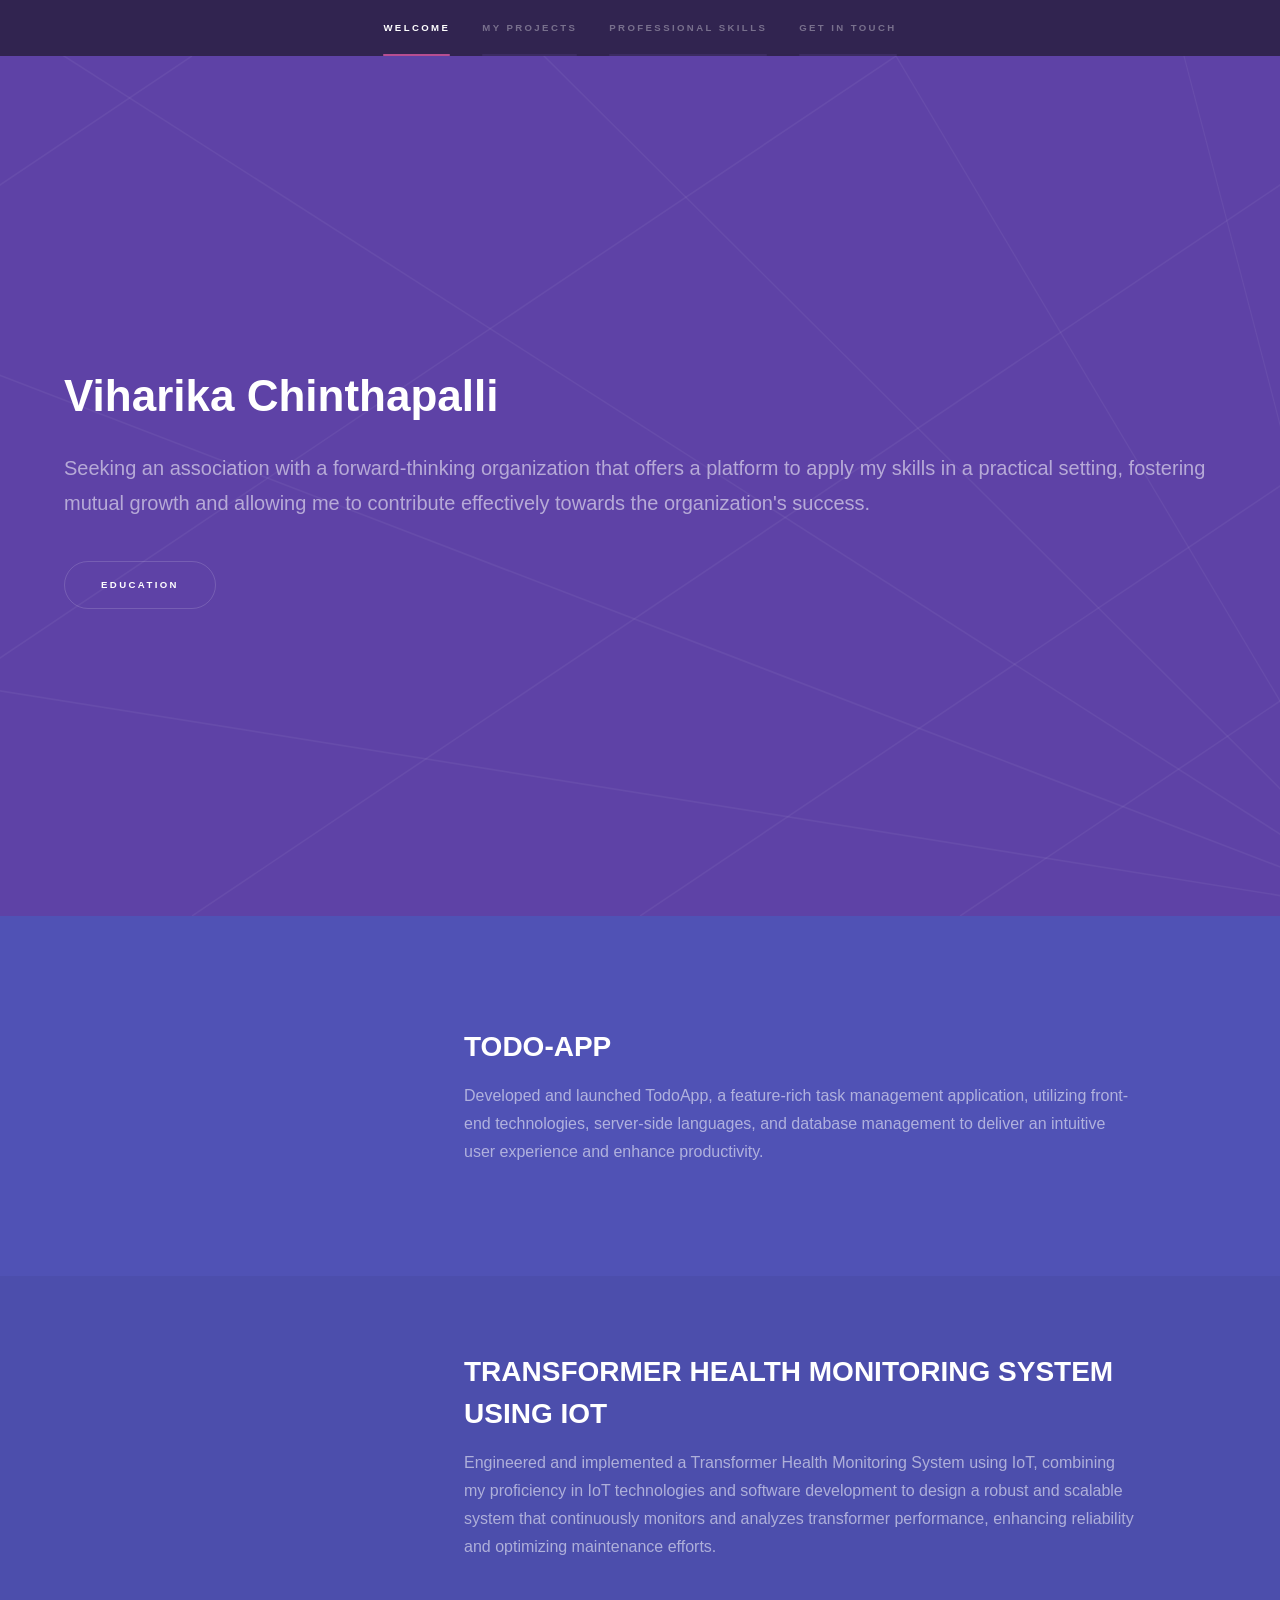
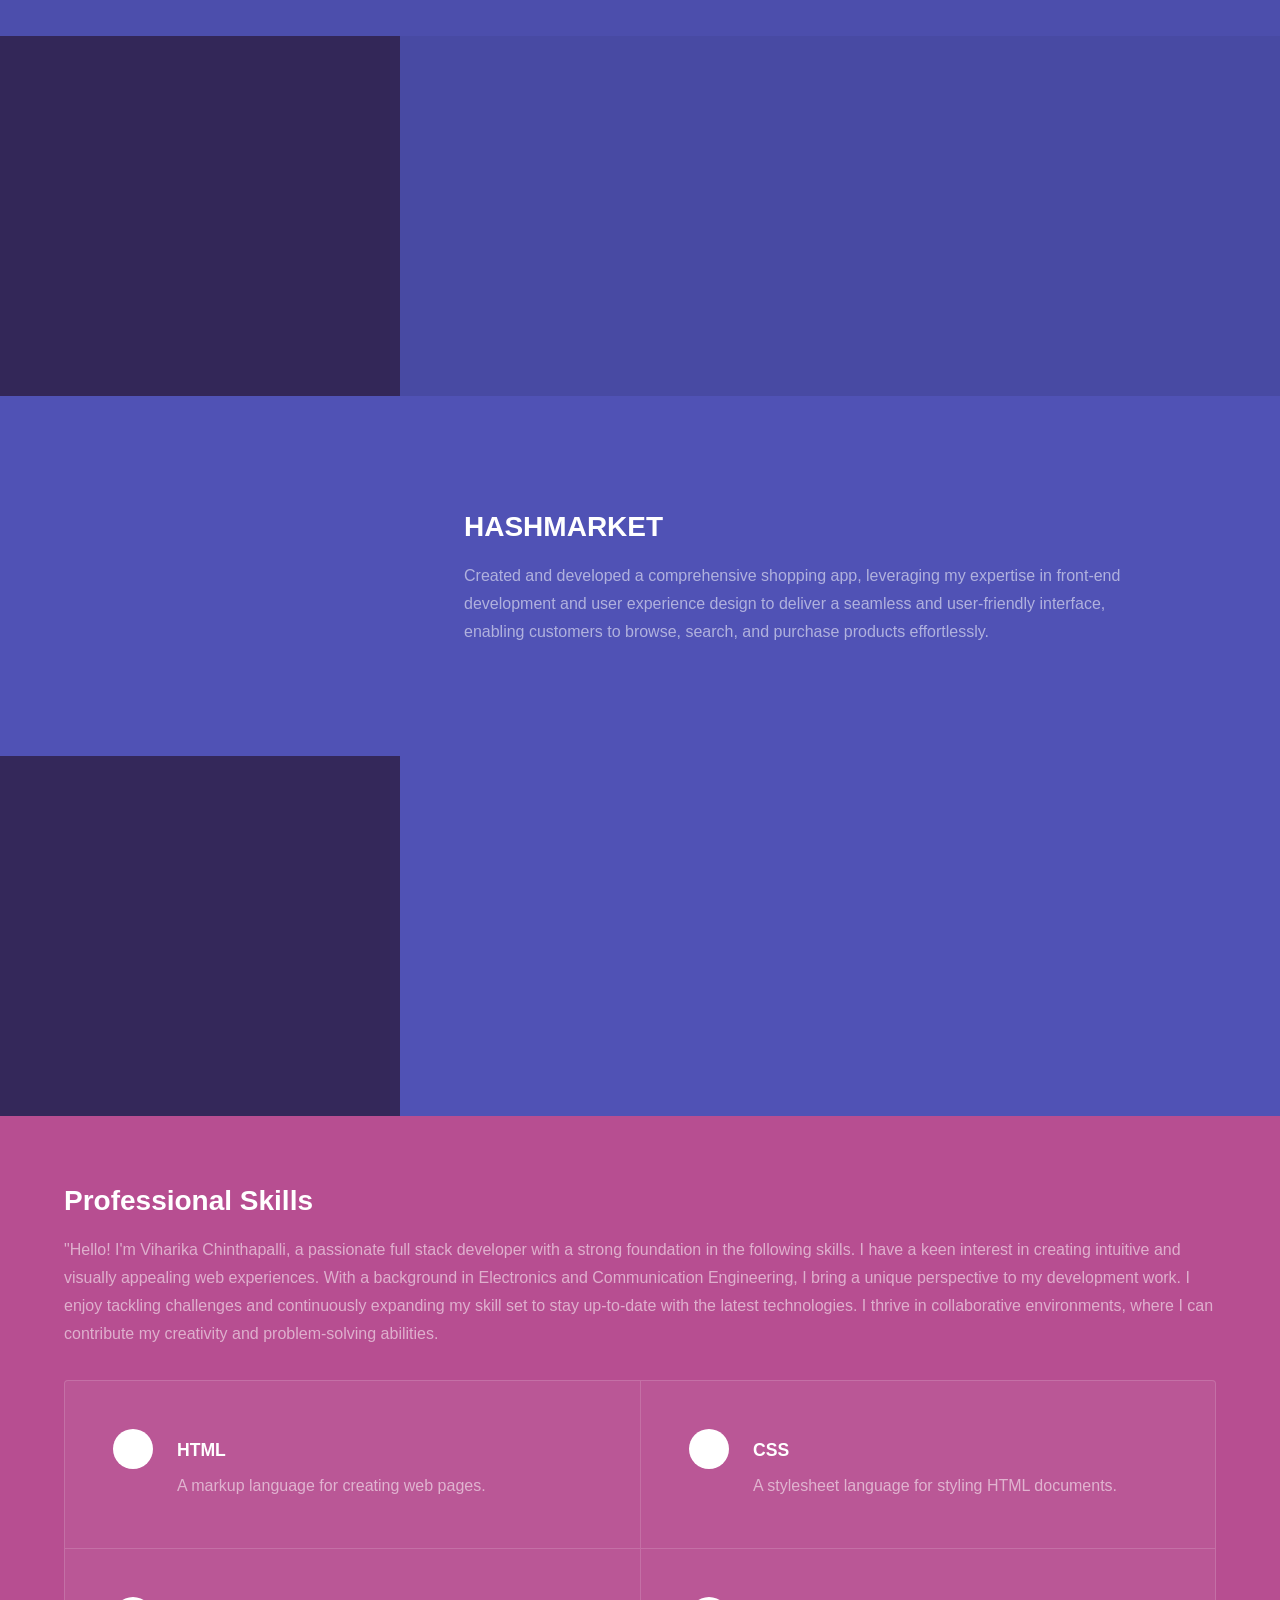
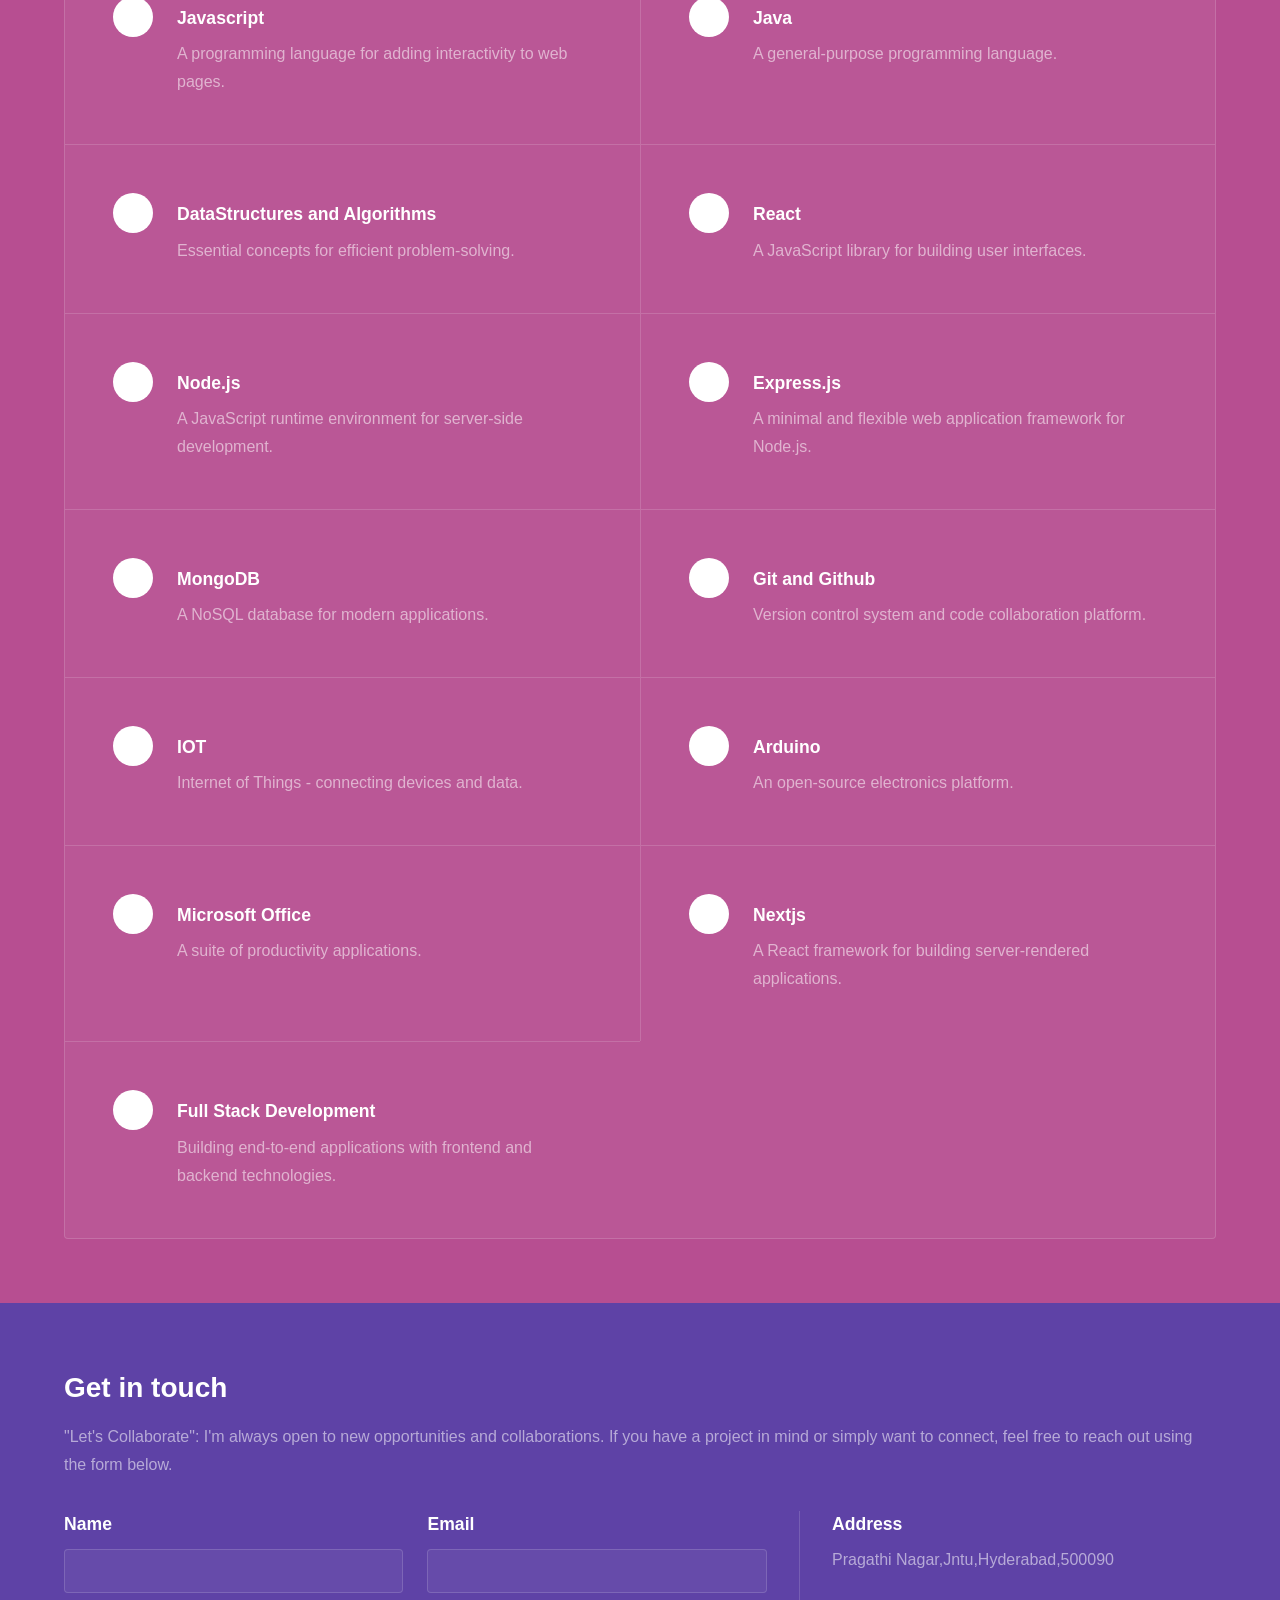
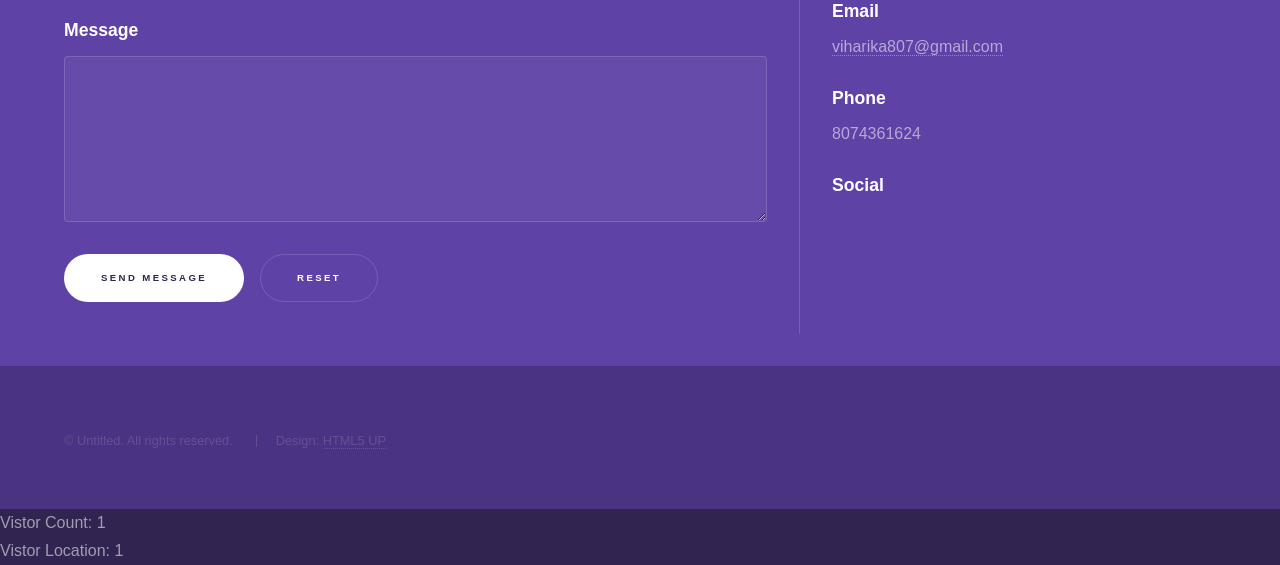
==== commit 0bff644f: ""edited"" ====
--- a/index.html
+++ b/index.html
@@ -1,251 +1,396 @@
-<!DOCTYPE HTML>
+<!DOCTYPE html>
 <!--
 	Hyperspace by HTML5 UP
 	html5up.net | @ajlkn
 	Free for personal and commercial use under the CCA 3.0 license (html5up.net/license)
 -->
 <html>
-	<head>
-		<title>Hyperspace by HTML5 UP</title>
-		<meta charset="utf-8" />
-		<meta name="viewport" content="width=device-width, initial-scale=1, user-scalable=no" />
-		<link rel="stylesheet" href="assets/css/main.css" />
-		<noscript><link rel="stylesheet" href="assets/css/noscript.css" /></noscript>
-	</head>
-	<body class="is-preload">
-
-		<!-- Sidebar -->
-			<section id="sidebar">
-				<div class="inner">
-					<nav>
-						<ul>
-							<li><a href="#intro">Welcome</a></li>
-							<li><a href="#one">Who we are</a></li>
-							<li><a href="#two">What we do</a></li>
-							<li><a href="#three">Get in touch</a></li>
-						</ul>
-					</nav>
-				</div>
-			</section>
-
-		<!-- Wrapper -->
-			<div id="wrapper">
-
-				<!-- Intro -->
-					<section id="intro" class="wrapper style1 fullscreen fade-up">
-						<div class="inner">
-							<h1>Hyperspace</h1>
-							<p>Just another fine responsive site template designed by <a href="http://html5up.net">HTML5 UP</a><br />
-							and released for free under the <a href="http://html5up.net/license">Creative Commons</a>.</p>
-							<ul class="actions">
-								<li><a href="#one" class="button scrolly">Learn more</a></li>
-							</ul>
-						</div>
-					</section>
-
-				<!-- One -->
-					<section id="one" class="wrapper style2 spotlights">
-						<section>
-							<a href="#" class="image"><img src="images/pic01.jpg" alt="" data-position="center center" /></a>
-							<div class="content">
-								<div class="inner">
-									<h2>Sed ipsum dolor</h2>
-									<p>Phasellus convallis elit id ullamcorper pulvinar. Duis aliquam turpis mauris, eu ultricies erat malesuada quis. Aliquam dapibus.</p>
-									<ul class="actions">
-										<li><a href="generic.html" class="button">Learn more</a></li>
-									</ul>
-								</div>
-							</div>
-						</section>
-						<section>
-							<a href="#" class="image"><img src="images/pic02.jpg" alt="" data-position="top center" /></a>
-							<div class="content">
-								<div class="inner">
-									<h2>Feugiat consequat</h2>
-									<p>Phasellus convallis elit id ullamcorper pulvinar. Duis aliquam turpis mauris, eu ultricies erat malesuada quis. Aliquam dapibus.</p>
-									<ul class="actions">
-										<li><a href="generic.html" class="button">Learn more</a></li>
-									</ul>
-								</div>
-							</div>
-						</section>
-						<section>
-							<a href="#" class="image"><img src="images/pic03.jpg" alt="" data-position="25% 25%" /></a>
-							<div class="content">
-								<div class="inner">
-									<h2>Ultricies aliquam</h2>
-									<p>Phasellus convallis elit id ullamcorper pulvinar. Duis aliquam turpis mauris, eu ultricies erat malesuada quis. Aliquam dapibus.</p>
-									<ul class="actions">
-										<li><a href="generic.html" class="button">Learn more</a></li>
-									</ul>
-								</div>
-							</div>
-						</section>
-					</section>
-
-				<!-- Two -->
-					<section id="two" class="wrapper style3 fade-up">
-						<div class="inner">
-							<h2>What we do</h2>
-							<p>Phasellus convallis elit id ullamcorper pulvinar. Duis aliquam turpis mauris, eu ultricies erat malesuada quis. Aliquam dapibus, lacus eget hendrerit bibendum, urna est aliquam sem, sit amet imperdiet est velit quis lorem.</p>
-							<div class="features">
-								<section>
-									<span class="icon solid major fa-code"></span>
-									<h3>Lorem ipsum amet</h3>
-									<p>Phasellus convallis elit id ullam corper amet et pulvinar. Duis aliquam turpis mauris, sed ultricies erat dapibus.</p>
-								</section>
-								<section>
-									<span class="icon solid major fa-lock"></span>
-									<h3>Aliquam sed nullam</h3>
-									<p>Phasellus convallis elit id ullam corper amet et pulvinar. Duis aliquam turpis mauris, sed ultricies erat dapibus.</p>
-								</section>
-								<section>
-									<span class="icon solid major fa-cog"></span>
-									<h3>Sed erat ullam corper</h3>
-									<p>Phasellus convallis elit id ullam corper amet et pulvinar. Duis aliquam turpis mauris, sed ultricies erat dapibus.</p>
-								</section>
-								<section>
-									<span class="icon solid major fa-desktop"></span>
-									<h3>Veroeros quis lorem</h3>
-									<p>Phasellus convallis elit id ullam corper amet et pulvinar. Duis aliquam turpis mauris, sed ultricies erat dapibus.</p>
-								</section>
-								<section>
-									<span class="icon solid major fa-link"></span>
-									<h3>Urna quis bibendum</h3>
-									<p>Phasellus convallis elit id ullam corper amet et pulvinar. Duis aliquam turpis mauris, sed ultricies erat dapibus.</p>
-								</section>
-								<section>
-									<span class="icon major fa-gem"></span>
-									<h3>Aliquam urna dapibus</h3>
-									<p>Phasellus convallis elit id ullam corper amet et pulvinar. Duis aliquam turpis mauris, sed ultricies erat dapibus.</p>
-								</section>
-							</div>
-							<ul class="actions">
-								<li><a href="generic.html" class="button">Learn more</a></li>
-							</ul>
-						</div>
-					</section>
-
-				<!-- Three -->
-					<section id="three" class="wrapper style1 fade-up">
-						<div class="inner">
-							<h2>Get in touch</h2>
-							<p>Phasellus convallis elit id ullamcorper pulvinar. Duis aliquam turpis mauris, eu ultricies erat malesuada quis. Aliquam dapibus, lacus eget hendrerit bibendum, urna est aliquam sem, sit amet imperdiet est velit quis lorem.</p>
-							<div class="split style1">
-								<section>
-									<form method="post" action="#">
-										<div class="fields">
-											<div class="field half">
-												<label for="name">Name</label>
-												<input type="text" name="name" id="name" />
-											</div>
-											<div class="field half">
-												<label for="email">Email</label>
-												<input type="text" name="email" id="email" />
-											</div>
-											<div class="field">
-												<label for="message">Message</label>
-												<textarea name="message" id="message" rows="5"></textarea>
-											</div>
-										</div>
-										<ul class="actions">
-											<li><a href="" class="button submit">Send Message</a></li>
-										</ul>
-									</form>
-								</section>
-								<section>
-									<ul class="contact">
-										<li>
-											<h3>Address</h3>
-											<span>Pragathi Nagar,Jntu,Hyderabad,500090</span>
-										</li>
-										<li>
-											<h3>Email</h3>
-											<a href="#">viharika807@gmail.com</a>
-										</li>
-										<li>
-											<h3>Phone</h3>
-											<span>8074361624</span>
-										</li>
-										<li>
-											<h3>Social</h3>
-											<ul class="icons">
-												<li><a href="#" class="icon brands fa-twitter"><span class="label">Twitter</span></a></li>
-												<li><a href="#" class="icon brands fa-facebook-f"><span class="label">Facebook</span></a></li>
-												<li><a href="#" class="icon brands fa-github"><span class="label">GitHub</span></a></li>
-												<li><a href="#" class="icon brands fa-instagram"><span class="label">Instagram</span></a></li>
-												<li><a href="#" class="icon brands fa-linkedin-in"><span class="label">LinkedIn</span></a></li>
-											</ul>
-										</li>
-									</ul>
-								</section>
-							</div>
-						</div>
-					</section>
-
-			</div>
-
-		<!-- Footer -->
-			<footer id="footer" class="wrapper style1-alt">
-				<div class="inner">
-					<ul class="menu">
-						<li>&copy; Untitled. All rights reserved.</li><li>Design: <a href="http://html5up.net">HTML5 UP</a></li>
-					</ul>
-				</div>
-			</footer>
-			<div id="counter">
-				<style>
-					#counter {
-					 width: 150px;
-					 height: 20px;
-					 background-color: #fff;
-					 border-radius: 10px;
-					 box-shadow: 0 0 10px rgba(0, 0, 0, 0.2);
-					 display: flex;
-					 flex-direction: column;
-					 justify-content: center;
-					 align-items: center;
-					 padding: 20px;
-					 font-family: 'Gill Sans', 'Gill Sans MT', Calibri, 'Trebuchet MS', sans-serif;
-					 transition: 0.5s;
-			   }
-			 </style>
-			</div>
-			
-
-			<div id="locationn">
-				<style>
-					#location {
-					 width: 150px;
-					 height: 20px;
-					 background-color: #fff;
-					 border-radius: 10px;
-					 box-shadow: 0 0 10px rgba(0, 0, 0, 0.2);
-					 display: flex;
-					 flex-direction: column;
-					 justify-content: center;
-					 align-items: center;
-					 padding: 20px;
-					 font-family: 'Gill Sans', 'Gill Sans MT', Calibri, 'Trebuchet MS', sans-serif;
-					 transition: 0.5s;
-			   }
-			  </style>
-			</div>
-
-			
- 
-		
-
-		<!-- Scripts -->
-			<script src="assets/js/jquery.min.js"></script>
-			<script src="assets/js/jquery.scrollex.min.js"></script>
-			<script src="assets/js/jquery.scrolly.min.js"></script>
-			<script src="assets/js/browser.min.js"></script>
-			<script src="assets/js/breakpoints.min.js"></script>
-			<script src="assets/js/util.js"></script>
-			<script src="assets/js/main.js"></script>
-			<script src="counter.js"></script>
-
-			
-	</body>
-</html>+  <head>
+    <title>Viharika's Portfolio</title>
+    <meta charset="utf-8" />
+    <meta
+      name="viewport"
+      content="width=device-width, initial-scale=1, user-scalable=no"
+    />
+    <link rel="stylesheet" href="assets/css/main.css" />
+    <noscript
+      ><link rel="stylesheet" href="assets/css/noscript.css"
+    /></noscript>
+  </head>
+  <body class="is-preload">
+    <!-- Sidebar -->
+    <section id="sidebar">
+      <div class="inner">
+        <nav>
+          <ul>
+            <li><a href="#intro">Welcome</a></li>
+            <li><a href="#one">My Projects</a></li>
+            <li><a href="#two">Professional Skills</a></li>
+            <li><a href="#three">Get in touch</a></li>
+          </ul>
+        </nav>
+      </div>
+    </section>
+
+    <!-- Wrapper -->
+    <div id="wrapper">
+      <!-- Intro -->
+      <section id="intro" class="wrapper style1 fullscreen fade-up">
+        <div class="inner">
+          <h1>Viharika Chinthapalli</h1>
+          <p>
+            Seeking an association with a forward-thinking organization that
+            offers a platform to apply my skills in a practical setting,
+            fostering mutual growth and allowing me to contribute effectively
+            towards the organization's success.<br />
+          </p>
+          <ul class="actions">
+            <li>
+              <a href="education.html" class="button scrolly">Education</a>
+            </li>
+          </ul>
+        </div>
+      </section>
+
+      <!-- One -->
+      <section id="one" class="wrapper style2 spotlights">
+        <section>
+          <a href="#" class="image"
+            ><img src="images/pic04.jpg" alt="" data-position="center center"
+          /></a>
+          <div class="content">
+            <div class="inner">
+              <h2>TODO-APP</h2>
+              <p>
+                Developed and launched TodoApp, a feature-rich task management
+                application, utilizing front-end technologies, server-side
+                languages, and database management to deliver an intuitive user
+                experience and enhance productivity.
+              </p>
+            </div>
+          </div>
+        </section>
+        <section>
+          <a href="#" class="image"
+            ><img src="images/pic05.webp" alt="" data-position="top center"
+          /></a>
+          <div class="content">
+            <div class="inner">
+              <h2>TRANSFORMER HEALTH MONITORING SYSTEM USING IOT</h2>
+              <p>
+                Engineered and implemented a Transformer Health Monitoring
+                System using IoT, combining my proficiency in IoT technologies
+                and software development to design a robust and scalable system
+                that continuously monitors and analyzes transformer performance,
+                enhancing reliability and optimizing maintenance efforts.
+              </p>
+            </div>
+          </div>
+        </section>
+        <section>
+          <a href="#" class="image"
+            ><img src="images/pic06.jpg" alt="" data-position="25% 25%"
+          /></a>
+          <div class="content">
+            <div class="inner">
+              <h2>NEWS-MONK</h2>
+              <p>
+                Designed and developed the user interface of NewsApp, a
+                responsive and visually appealing news aggregation application,
+                utilizing HTML, CSS, and JavaScript to create an intuitive and
+                seamless browsing experience for users.
+              </p>
+            </div>
+          </div>
+        </section>
+        <section>
+          <a href="#" class="image"
+            ><img src="images/pic05.jpg" alt="" data-position="25% 25%"
+          /></a>
+          <div class="content">
+            <div class="inner">
+              <h2>HASHMARKET</h2>
+              <p>
+                Created and developed a comprehensive shopping app, leveraging
+                my expertise in front-end development and user experience design
+                to deliver a seamless and user-friendly interface, enabling
+                customers to browse, search, and purchase products effortlessly.
+              </p>
+            </div>
+          </div>
+        </section>
+        <section>
+          <a href="#" class="image"
+            ><img src="images/pic07.jpg" alt="" data-position="25% 25%"
+          /></a>
+          <div class="content">
+            <div class="inner">
+              <h2>TEMPERATURE CONTROL SELF-REGULATING SYSTEM USING ARDUINO</h2>
+              <p>
+                Designed and implemented a temperature control self-regulating
+                system using Arduino, showcasing my proficiency in hardware
+                integration and programming to create an automated system that
+                accurately measures and adjusts temperature levels, ensuring
+                optimal conditions and maximizing energy efficiency.
+              </p>
+            </div>
+          </div>
+        </section>
+      </section>
+
+      <!-- Two -->
+      <section id="two" class="wrapper style3 fade-up">
+        <div class="inner">
+          <h2>Professional Skills</h2>
+          <p>
+            "Hello! I'm Viharika Chinthapalli, a passionate full stack developer
+            with a strong foundation in the following skills. I have a keen
+            interest in creating intuitive and visually appealing web
+            experiences. With a background in Electronics and Communication
+            Engineering, I bring a unique perspective to my development work. I
+            enjoy tackling challenges and continuously expanding my skill set to
+            stay up-to-date with the latest technologies. I thrive in
+            collaborative environments, where I can contribute my creativity and
+            problem-solving abilities.
+          </p>
+          <div class="features">
+            <section>
+              <span class="icon solid major fa-code"></span>
+              <h3>HTML</h3>
+              <p>A markup language for creating web pages.</p>
+            </section>
+            <section>
+              <span class="icon solid major fa-lock"></span>
+              <h3>CSS</h3>
+              <p>A stylesheet language for styling HTML documents.</p>
+            </section>
+            <section>
+              <span class="icon solid major fa-cog"></span>
+              <h3>Javascript</h3>
+              <p>
+                A programming language for adding interactivity to web pages.
+              </p>
+            </section>
+            <section>
+              <span class="icon solid major fa-desktop"></span>
+              <h3>Java</h3>
+              <p>A general-purpose programming language.</p>
+            </section>
+            <section>
+              <span class="icon solid major fa-link"></span>
+              <h3>DataStructures and Algorithms</h3>
+              <p>Essential concepts for efficient problem-solving.</p>
+            </section>
+            <section>
+              <span class="icon major fa-gem"></span>
+              <h3>React</h3>
+              <p>A JavaScript library for building user interfaces.</p>
+            </section>
+            <section>
+              <span class="icon major fa-gem"></span>
+              <h3>Node.js</h3>
+              <p>
+                A JavaScript runtime environment for server-side development.
+              </p>
+            </section>
+            <section>
+              <span class="icon major fa-gem"></span>
+              <h3>Express.js</h3>
+              <p>
+                A minimal and flexible web application framework for Node.js.
+              </p>
+            </section>
+            <section>
+              <span class="icon major fa-gem"></span>
+              <h3>MongoDB</h3>
+              <p>A NoSQL database for modern applications.</p>
+            </section>
+            <section>
+              <span class="icon major fa-gem"></span>
+              <h3>Git and Github</h3>
+              <p>Version control system and code collaboration platform.</p>
+            </section>
+            <section>
+              <span class="icon major fa-gem"></span>
+              <h3>IOT</h3>
+              <p>Internet of Things - connecting devices and data.</p>
+            </section>
+            <section>
+              <span class="icon major fa-gem"></span>
+              <h3>Arduino</h3>
+              <p>An open-source electronics platform.</p>
+            </section>
+            <section>
+              <span class="icon major fa-gem"></span>
+              <h3>Microsoft Office</h3>
+              <p>A suite of productivity applications.</p>
+            </section>
+            <section>
+              <span class="icon major fa-gem"></span>
+              <h3>Nextjs</h3>
+              <p>
+                A React framework for building server-rendered applications.
+              </p>
+            </section>
+            <section>
+              <span class="icon major fa-gem"></span>
+              <h3>Full Stack Development</h3>
+              <p>
+                Building end-to-end applications with frontend and backend
+                technologies.
+              </p>
+            </section>
+          </div>
+        </div>
+      </section>
+
+      <!-- Three -->
+      <section id="three" class="wrapper style1 fade-up">
+        <div class="inner">
+          <h2>Get in touch</h2>
+          <p>
+            "Let's Collaborate": I'm always open to new opportunities and
+            collaborations. If you have a project in mind or simply want to
+            connect, feel free to reach out using the form below.
+          </p>
+          <div class="split style1">
+            <section>
+              <form id="contact-form" method="post" action="#">
+                <div class="fields">
+                  <div class="field half">
+                    <label for="name">Name</label>
+                    <input type="text" name="name" id="name" />
+                  </div>
+                  <div class="field half">
+                    <label for="email">Email</label>
+                    <input type="text" name="email" id="email" />
+                  </div>
+                  <div class="field">
+                    <label for="message">Message</label>
+                    <textarea name="message" id="message" rows="5"></textarea>
+                  </div>
+                </div>
+                <ul class="actions">
+                  <li>
+                    <input
+                      type="submit"
+                      value="Send Message"
+                      class="primary"
+                      id="send-button"
+                    />
+                  </li>
+                  <li><input type="reset" value="Reset" /></li>
+                </ul>
+              </form>
+            </section>
+            <section>
+              <ul class="contact">
+                <li>
+                  <h3>Address</h3>
+                  <span>Pragathi Nagar,Jntu,Hyderabad,500090</span>
+                </li>
+                <li>
+                  <h3>Email</h3>
+                  <a href="#">viharika807@gmail.com</a>
+                </li>
+                <li>
+                  <h3>Phone</h3>
+                  <span>8074361624</span>
+                </li>
+                <li>
+                  <h3>Social</h3>
+                  <ul class="icons">
+                    <li>
+                      <a href="#" class="icon brands fa-twitter"
+                        ><span class="label">Twitter</span></a
+                      >
+                    </li>
+                    <li>
+                      <a href="#" class="icon brands fa-facebook-f"
+                        ><span class="label">Facebook</span></a
+                      >
+                    </li>
+                    <li>
+                      <a href="#" class="icon brands fa-github"
+                        ><span class="label">GitHub</span></a
+                      >
+                    </li>
+                    <li>
+                      <a href="#" class="icon brands fa-instagram"
+                        ><span class="label">Instagram</span></a
+                      >
+                    </li>
+                    <li>
+                      <a href="#" class="icon brands fa-linkedin-in"
+                        ><span class="label">LinkedIn</span></a
+                      >
+                    </li>
+                  </ul>
+                </li>
+              </ul>
+            </section>
+          </div>
+        </div>
+      </section>
+    </div>
+
+    <!-- Footer -->
+    <footer id="footer" class="wrapper style1-alt">
+      <div class="inner">
+        <ul class="menu">
+          <li>&copy; Untitled. All rights reserved.</li>
+          <li>Design: <a href="http://html5up.net">HTML5 UP</a></li>
+        </ul>
+      </div>
+    </footer>
+    <div id="counter">
+      <style>
+        #counter {
+          width: 150px;
+          height: 20px;
+          background-color: #fff;
+          border-radius: 10px;
+          box-shadow: 0 0 10px rgba(0, 0, 0, 0.2);
+          display: flex;
+          flex-direction: column;
+          justify-content: center;
+          align-items: center;
+          padding: 20px;
+          font-family: "Gill Sans", "Gill Sans MT", Calibri, "Trebuchet MS",
+            sans-serif;
+          transition: 0.5s;
+        }
+      </style>
+    </div>
+
+    <div id="locationn">
+      <style>
+        #location {
+          width: 150px;
+          height: 20px;
+          background-color: #fff;
+          border-radius: 10px;
+          box-shadow: 0 0 10px rgba(0, 0, 0, 0.2);
+          display: flex;
+          flex-direction: column;
+          justify-content: center;
+          align-items: center;
+          padding: 20px;
+          font-family: "Gill Sans", "Gill Sans MT", Calibri, "Trebuchet MS",
+            sans-serif;
+          transition: 0.5s;
+        }
+      </style>
+    </div>
+
+    <!-- Scripts -->
+    <script src="assets/js/jquery.min.js"></script>
+    <script src="assets/js/jquery.scrollex.min.js"></script>
+    <script src="assets/js/jquery.scrolly.min.js"></script>
+    <script src="assets/js/browser.min.js"></script>
+    <script src="assets/js/breakpoints.min.js"></script>
+    <script src="assets/js/util.js"></script>
+    <script src="assets/js/main.js"></script>
+    <script src="counter.js"></script>
+  </body>
+</html>
